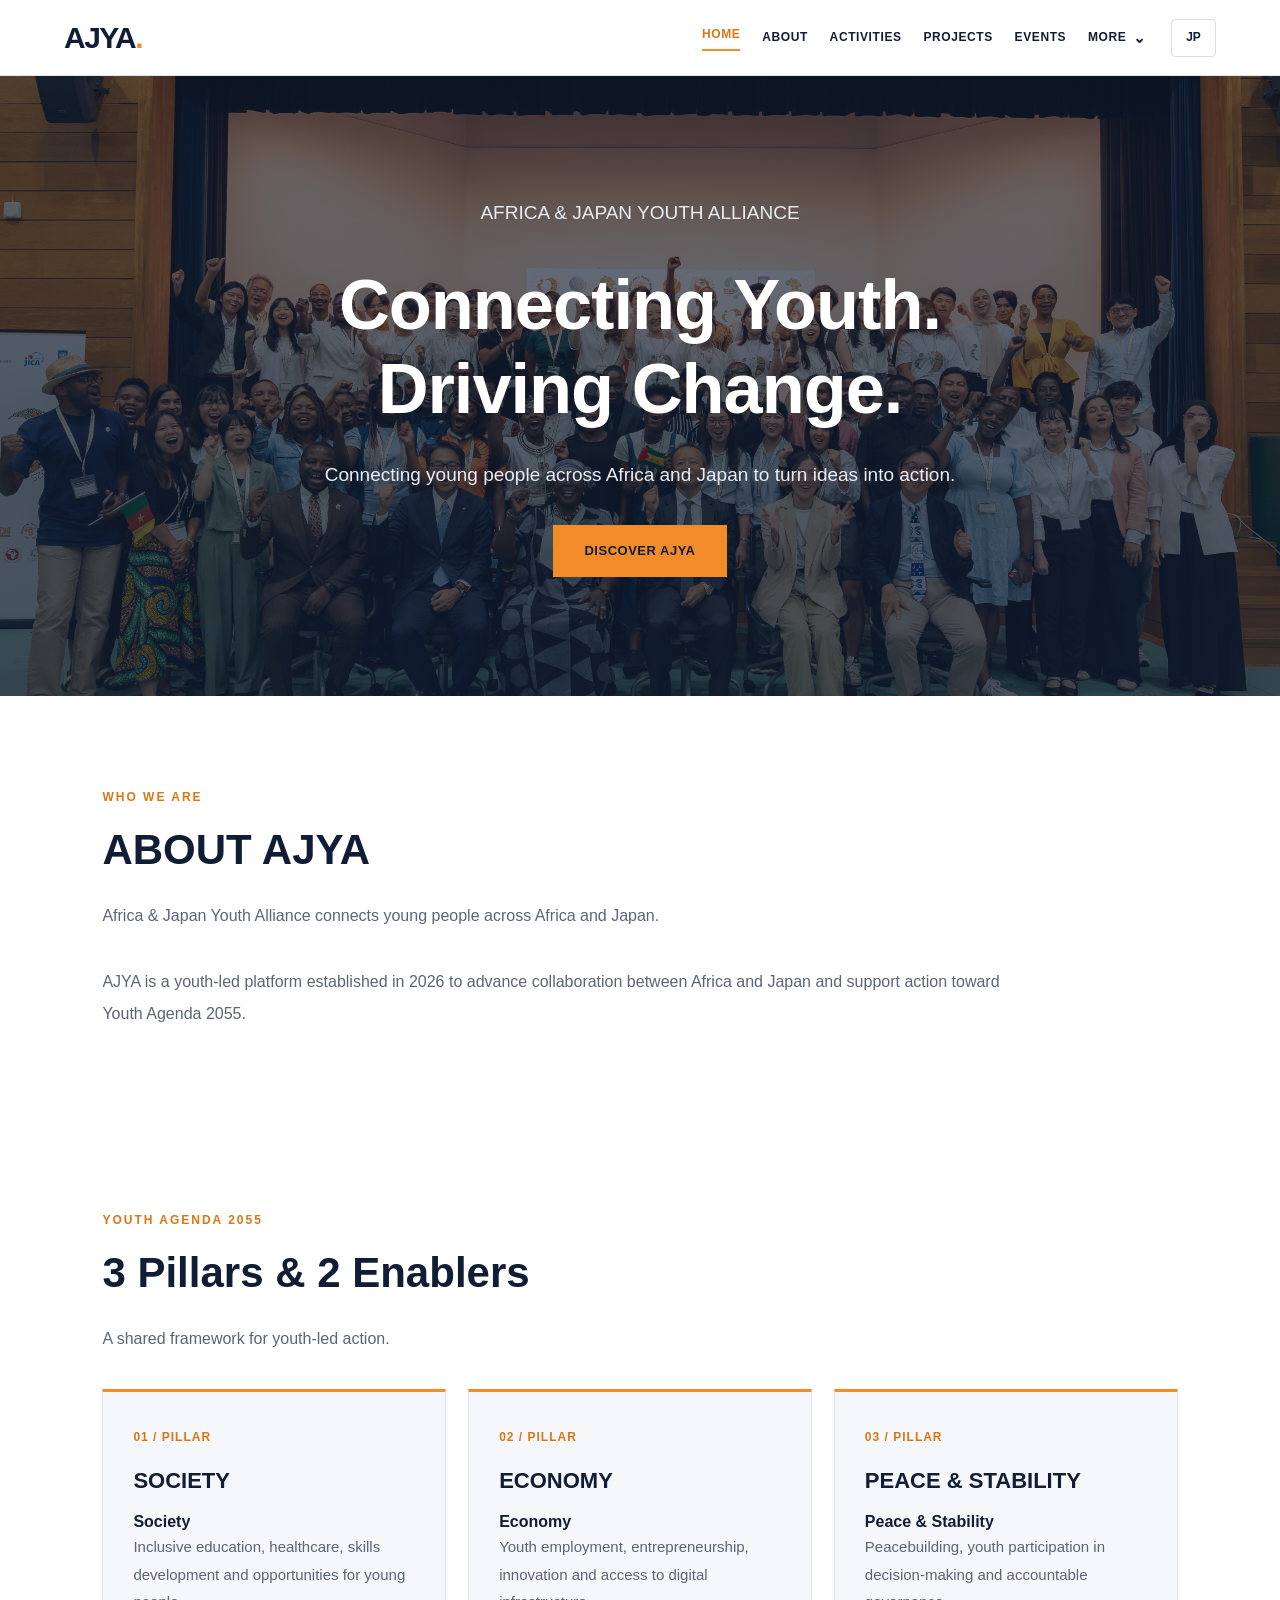
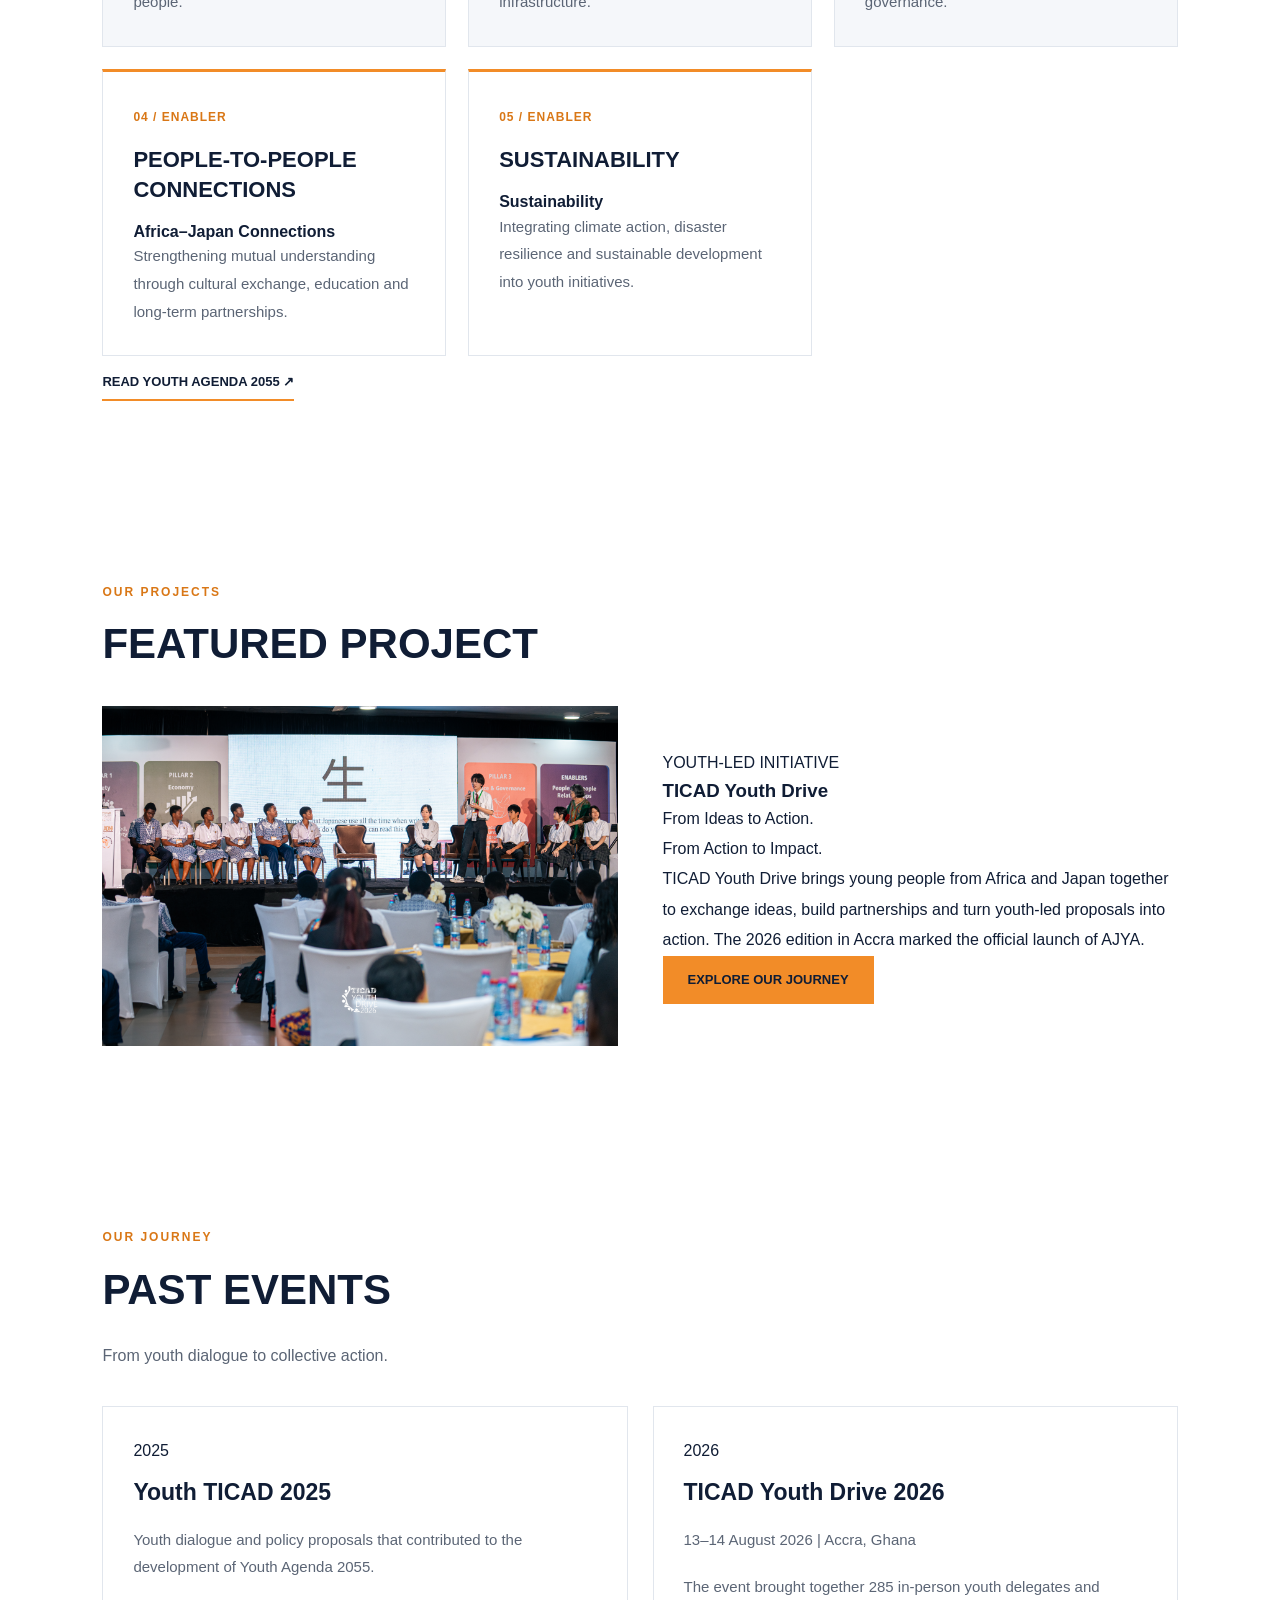
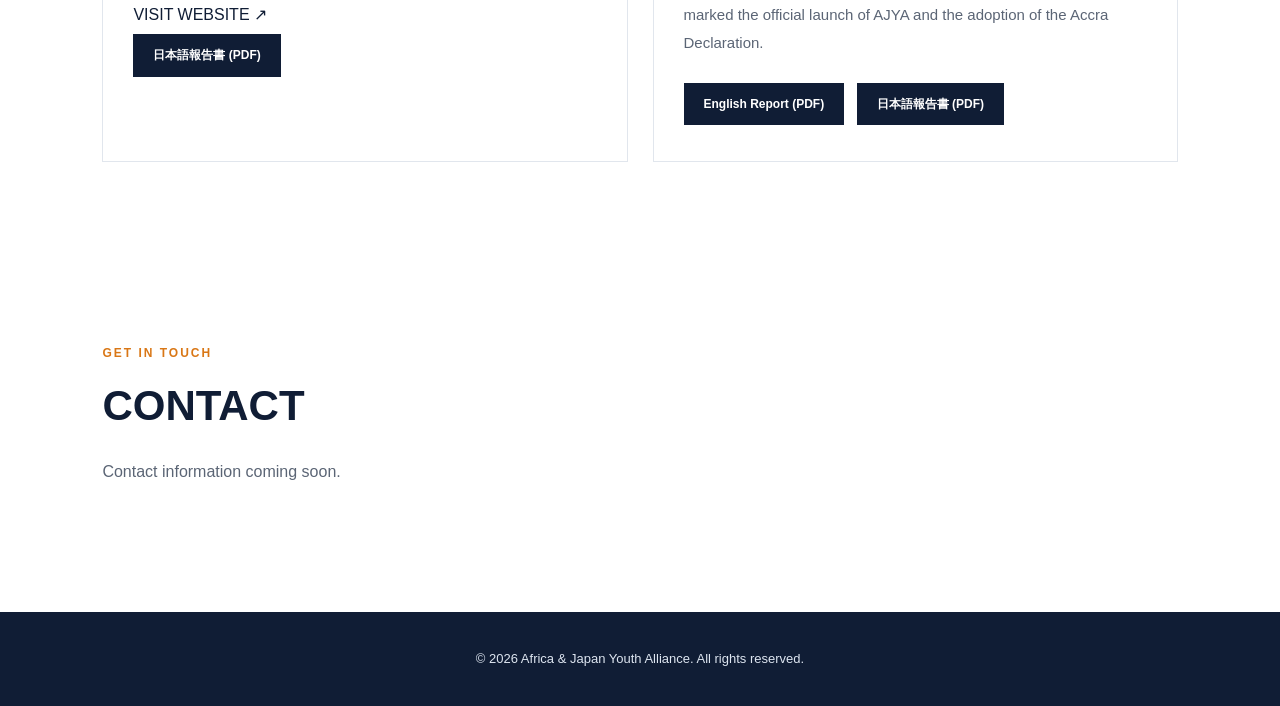
==== index.html @ 5da4e1aa "Add files via upload" ====
<!DOCTYPE html>
<html lang="en">

<head>
  <meta charset="UTF-8">
  <meta name="viewport"
        content="width=device-width, initial-scale=1.0">

  <meta name="description"
        content="Africa & Japan Youth Alliance (AJYA) connects young people across Africa and Japan to turn ideas into action.">

  <title>Africa & Japan Youth Alliance | AJYA</title>

  <link rel="stylesheet" href="style.css">
  <script src="script.js" defer></script>
</head>

<body>

  <!-- =====================================
       HEADER
  ====================================== -->

  <header class="header">
    <a href="index.html#home" class="logo">
      AJYA<span>.</span>
    </a>
  </header>
  <main>

    <!-- =====================================
         HERO
    ====================================== -->

    <section class="hero" id="home">

      <div class="hero-content">

        <p class="subtitle">
          AFRICA & JAPAN YOUTH ALLIANCE
        </p>

        <h1 id="heroTitle">
          Connecting Youth.<br>
          Driving Change.
        </h1>

        <p id="heroDescription">
          Connecting young people across Africa
          and Japan to turn ideas into action.
        </p>

      <a href="about.html" class="btn">
        DISCOVER AJYA
      </a>

      </div>

    </section>

    <!-- =====================================
         ABOUT AJYA
    ====================================== -->

    <section class="section" id="about">

      <div class="section-heading">

        <p class="section-label">
          WHO WE ARE
        </p>

        <h2>ABOUT AJYA</h2>

        <p>
          Africa & Japan Youth Alliance connects
          young people across Africa and Japan.
        </p>

      </div>

      <p data-en="AJYA is a youth-led platform established in 2026 to advance collaboration between Africa and Japan and support action toward Youth Agenda 2055."
         data-ja="AJYA（日アフリカユース連合）は、アフリカと日本の若者の協働を促進し、Youth Agenda 2055の実現に向けた行動を支えるため、2026年に発足した若者主体の組織です。">
        AJYA is a youth-led platform established
        in 2026 to advance collaboration between
        Africa and Japan and support action toward
        Youth Agenda 2055.
      </p>

    </section>

    <!-- =====================================
         YOUTH AGENDA 2055
    ====================================== -->

    <section class="section" id="activities">

      <div class="section-heading">

        <p class="section-label">
          YOUTH AGENDA 2055
        </p>

        <h2>3 Pillars &amp; 2 Enablers</h2>

        <p id="activitiesDescription">
          A shared framework for youth-led action.
        </p>

      </div>

      <div class="agenda-grid">

        <!-- PILLAR 1: SOCIETY -->

        <article class="agenda-card pillar">

          <span class="agenda-number">
            01 / PILLAR
          </span>

          <h3>SOCIETY</h3>

          <h4 data-en="Society"
              data-ja="社会">
            Society
          </h4>

          <p
            data-en="Inclusive education, healthcare, skills development and opportunities for young people."
            data-ja="誰もが利用できる教育・医療制度、スキル開発、若者の成長機会を推進します。">
            Inclusive education, healthcare,
            skills development and opportunities
            for young people.
          </p>

        </article>

        <!-- PILLAR 2: ECONOMY -->

        <article class="agenda-card pillar">

          <span class="agenda-number">
            02 / PILLAR
          </span>

          <h3>ECONOMY</h3>

          <h4 data-en="Economy"
              data-ja="経済">
            Economy
          </h4>

          <p
            data-en="Youth employment, entrepreneurship, innovation and access to digital infrastructure."
            data-ja="若者の雇用、起業、イノベーション、デジタルインフラへのアクセスを促進します。">
            Youth employment, entrepreneurship,
            innovation and access to digital
            infrastructure.
          </p>

        </article>

        <!-- PILLAR 3: PEACE & STABILITY -->

        <article class="agenda-card pillar">

          <span class="agenda-number">
            03 / PILLAR
          </span>

          <h3>PEACE &amp; STABILITY</h3>

          <h4
            data-en="Peace & Stability"
            data-ja="平和と安定">
            Peace &amp; Stability
          </h4>

          <p
            data-en="Peacebuilding, youth participation in decision-making and accountable governance."
            data-ja="平和構築、意思決定への若者の参画、透明性と説明責任のあるガバナンスを推進します。">
            Peacebuilding, youth participation
            in decision-making and accountable
            governance.
          </p>

        </article>

        <!-- ENABLER 1: CONNECTIONS -->

        <article class="agenda-card enabler">

          <span class="agenda-number">
            04 / ENABLER
          </span>

          <h3>
            PEOPLE-TO-PEOPLE CONNECTIONS
          </h3>

          <h4
            data-en="Africa–Japan Connections"
            data-ja="日本とアフリカ間の人と人とのつながり">
            Africa–Japan Connections
          </h4>

          <p
            data-en="Strengthening mutual understanding through cultural exchange, education and long-term partnerships."
            data-ja="文化交流、教育、長期的なパートナーシップを通じて相互理解を深めます。">
            Strengthening mutual understanding
            through cultural exchange, education
            and long-term partnerships.
          </p>

        </article>

        <!-- ENABLER 2: SUSTAINABILITY -->

        <article class="agenda-card enabler">

          <span class="agenda-number">
            05 / ENABLER
          </span>

          <h3>SUSTAINABILITY</h3>

          <h4
            data-en="Sustainability"
            data-ja="持続可能性">
            Sustainability
          </h4>

          <p
            data-en="Integrating climate action, disaster resilience and sustainable development into youth initiatives."
            data-ja="気候変動対策、防災、持続可能な開発を若者の取り組みに組み込みます。">
            Integrating climate action,
            disaster resilience and sustainable
            development into youth initiatives.
          </p>

        </article>

      </div>

      <a
        class="agenda-link"
        href="https://www.youthticad2025.org/youthagenda2055-ja.pdf"
        target="_blank"
        rel="noopener noreferrer"
        data-en="READ YOUTH AGENDA 2055 ↗"
        data-ja="Youth Agenda 2055を読む ↗">
        READ YOUTH AGENDA 2055 ↗
      </a>

    </section>

    <!-- =====================================
         FEATURED PROJECT
    ====================================== -->

    <section class="section" id="projects">

      <div class="section-heading">

        <p class="section-label">
          OUR PROJECTS
        </p>

        <h2>FEATURED PROJECT</h2>

      </div>

      <div class="featured-project">

        <div class="project-image">

          <img
            src="youth-drive.jpg"
            alt="TICAD Youth Drive participants"
            loading="lazy">

        </div>

        <div class="project-content">

          <p class="project-label">
            YOUTH-LED INITIATIVE
          </p>

          <h3>TICAD Youth Drive</h3>

          <p class="project-slogan">
            From Ideas to Action.<br>
            From Action to Impact.
          </p>

          <p
            class="project-description"
            data-en="TICAD Youth Drive brings young people from Africa and Japan together to exchange ideas, build partnerships and turn youth-led proposals into action. The 2026 edition in Accra marked the official launch of AJYA."
            data-ja="TICAD Youth Driveは、アフリカと日本の若者がアイデアを共有し、パートナーシップを築き、提案を具体的な行動につなげる取り組みです。2026年のアクラ開催ではAJYAが正式に発足しました。">
            TICAD Youth Drive brings young people
            from Africa and Japan together to exchange
            ideas, build partnerships and turn
            youth-led proposals into action.
            The 2026 edition in Accra marked
            the official launch of AJYA.
          </p>

          <a
            href="events.html"
            class="project-button"
            data-en="EXPLORE OUR JOURNEY"
            data-ja="これまでの活動を見る">
            EXPLORE OUR JOURNEY
          </a>

        </div>

      </div>

    </section>

    <!-- =====================================
         PAST EVENTS & REPORTS
    ====================================== -->

    <section class="section" id="past-events">

      <div class="section-heading">

        <p class="section-label">
          OUR JOURNEY
        </p>

        <h2
          data-en="PAST EVENTS"
          data-ja="これまでの活動">
          PAST EVENTS
        </h2>

        <p
          data-en="From youth dialogue to collective action."
          data-ja="若者の対話から、具体的な行動へ。">
          From youth dialogue to collective action.
        </p>

      </div>

      <div class="events-grid">

        <!-- YOUTH TICAD 2025 -->

        <article class="event-card">

          <span class="event-year">
            2025
          </span>

          <h3>Youth TICAD 2025</h3>

          <p
            data-en="Youth dialogue and policy proposals that contributed to the development of Youth Agenda 2055."
            data-ja="Youth Agenda 2055の策定につながる若者の対話と政策提言。">
            Youth dialogue and policy proposals
            that contributed to the development
            of Youth Agenda 2055.
          </p>

          <a
            href="https://www.youthticad2025.org/"
            target="_blank"
            rel="noopener noreferrer"
            class="event-link"
            data-en="VISIT WEBSITE ↗"
            data-ja="公式サイトを見る ↗">
            VISIT WEBSITE ↗
          </a>

          <div class="report-links">

            <a
              href="reports/youth-drive-2025-ja.pdf"
              target="_blank"
              rel="noopener noreferrer"
              class="report-button report-button-light">
              日本語報告書 (PDF)
            </a>

          </div>

        </article>

        <!-- TICAD YOUTH DRIVE 2026 -->

        <article class="event-card">

          <span class="event-year">
            2026
          </span>

          <h3>TICAD Youth Drive 2026</h3>

          <p class="event-date">
            13–14 August 2026 | Accra, Ghana
          </p>

          <p
            data-en="The event brought together 285 in-person youth delegates and marked the official launch of AJYA and the adoption of the Accra Declaration."
            data-ja="285名の若者が現地参加し、AJYAの正式発足とアクラ宣言の採択が行われました。">
            The event brought together 285 in-person
            youth delegates and marked the official
            launch of AJYA and the adoption of
            the Accra Declaration.
          </p>

          <div class="report-links">

            <a
              href="reports/youth-drive-2026-en.pdf"
              target="_blank"
              rel="noopener noreferrer"
              class="report-button">
              English Report (PDF)
            </a>

            <a
              href="reports/youth-drive-2026-ja.pdf"
              target="_blank"
              rel="noopener noreferrer"
              class="report-button report-button-light">
              日本語報告書 (PDF)
            </a>

          </div>

        </article>

      </div>

    </section>

    <!-- =====================================
         CONTACT
    ====================================== -->

    <section class="section" id="contact">

      <div class="section-heading">

        <p class="section-label">
          GET IN TOUCH
        </p>

        <h2>CONTACT</h2>

        <p>
          Contact information coming soon.
        </p>

      </div>

    </section>

  </main>

  <!-- =====================================
       FOOTER
  ====================================== -->

  <footer>

    <p>
      &copy; 2026 Africa &amp; Japan Youth Alliance.
      All rights reserved.
    </p>

  </footer>

</body>
</html>
---- style.css ----
/* ==========================================
   AJYA OFFICIAL WEBSITE
   COMPLETE STYLESHEET
   STEP 17
========================================== */

/* ==========================================
   1. DESIGN VARIABLES
========================================== */

:root {
  --navy: #101D35;
  --navy-light: #1D3152;
  --orange: #F28C28;
  --orange-dark: #D97716;
  --white: #FFFFFF;
  --background: #F5F7FA;
  --border: #E1E6ED;
  --text: #101D35;
  --muted: #5B6575;
  --shadow: 0 10px 25px rgba(16, 29, 53, 0.08);
}

/* ==========================================
   2. RESET & GLOBAL
========================================== */

* {
  margin: 0;
  padding: 0;
  box-sizing: border-box;
}

html {
  scroll-behavior: smooth;
  scroll-padding-top: 90px;
}

body {
  font-family:
    Arial,
    "Noto Sans JP",
    "Hiragino Kaku Gothic ProN",
    "Yu Gothic",
    sans-serif;
  color: var(--text);
  background: var(--white);
  line-height: 1.7;
  overflow-x: hidden;
}

img {
  display: block;
  max-width: 100%;
  height: auto;
}

a {
  color: inherit;
  text-decoration: none;
}

button {
  font: inherit;
}

button,
a,
summary {
  -webkit-tap-highlight-color: transparent;
}

button:focus-visible,
a:focus-visible,
summary:focus-visible {
  outline: 3px solid var(--orange);
  outline-offset: 4px;
}

h1,
h2,
h3,
h4 {
  line-height: 1.35;
  font-weight: 700;
}

p {
  line-height: 1.9;
}

[hidden] {
  display: none !important;
}

/* ==========================================
   3. HEADER - COMMON
========================================== */

.header,
.header.ajya-header {
  position: relative;
  z-index: 1000;
  display: flex;
  align-items: center;
  justify-content: space-between;
  gap: 24px;
  min-height: 76px;
  padding: 16px 5%;
  background: var(--white);
  color: var(--navy);
  border-bottom: 1px solid var(--border);
}

.logo {
  display: inline-block;
  flex-shrink: 0;
  color: var(--navy);
  font-size: 30px;
  font-weight: 900;
  letter-spacing: -1.5px;
  line-height: 1;
}

.logo span {
  color: var(--orange);
}

/* Desktop navigation */

.ajya-desktop-nav {
  display: flex;
  align-items: center;
  justify-content: center;
  gap: clamp(12px, 1.7vw, 28px);
  margin-left: auto;
}

.ajya-desktop-nav > a,
.ajya-more > summary {
  color: var(--navy);
  font-size: 12px;
  font-weight: 700;
  letter-spacing: 0.6px;
  white-space: nowrap;
  cursor: pointer;
  transition: color 0.2s ease;
}

.ajya-desktop-nav > a:hover,
.ajya-more > summary:hover {
  color: var(--orange-dark);
}

.ajya-desktop-nav > a[aria-current="page"] {
  color: var(--orange-dark);
  border-bottom: 2px solid var(--orange);
  padding-bottom: 5px;
}

/* Header controls */

.ajya-header-controls {
  display: flex;
  align-items: center;
  gap: 12px;
  flex-shrink: 0;
}

.ajya-header .ajya-language-btn {
  display: inline-flex;
  align-items: center;
  justify-content: center;
  min-width: 45px;
  min-height: 38px;
  padding: 6px 10px;
  border: 1px solid #D8DEE7;
  border-radius: 4px;
  background: var(--white);
  color: var(--navy);
  font-size: 12px;
  font-weight: 700;
  cursor: pointer;
}

.ajya-language-btn:hover {
  border-color: var(--orange);
}

/* ==========================================
   4. MORE DROPDOWN
========================================== */

.ajya-more {
  position: relative;
}

.ajya-more > summary {
  display: flex;
  align-items: center;
  gap: 7px;
  list-style: none;
}

.ajya-more > summary::-webkit-details-marker {
  display: none;
}

.ajya-more > summary::after {
  content: "⌄";
  font-size: 15px;
  line-height: 1;
}

.ajya-more[open] > summary,
.ajya-more-active > summary {
  color: var(--orange-dark);
}

.ajya-more-links {
  position: absolute;
  top: calc(100% + 20px);
  right: 0;
  width: 190px;
  padding: 8px;
  background: var(--white);
  border: 1px solid var(--border);
  box-shadow: 0 12px 28px rgba(16, 29, 53, 0.12);
  z-index: 1100;
}

.ajya-more-links a {
  display: block;
  padding: 12px;
  color: var(--navy);
  font-size: 13px;
  font-weight: 600;
}

.ajya-more-links a:hover,
.ajya-more-links a[aria-current="page"] {
  background: #FFF1E3;
  color: #B85F0B;
}

/* ==========================================
   5. MOBILE NAVIGATION
========================================== */

.ajya-header .ajya-menu-btn {
  display: none;
  align-items: center;
  justify-content: center;
  width: 42px;
  height: 42px;
  padding: 0;
  background: transparent;
  border: 1px solid #D8DEE7;
  border-radius: 4px;
  color: var(--navy);
  font-size: 23px;
  cursor: pointer;
}

.ajya-mobile-nav {
  display: none;
}

.ajya-mobile-nav[hidden] {
  display: none !important;
}

/* ==========================================
   6. HOME HERO
========================================== */

.hero {
  position: relative;
  display: flex;
  align-items: center;
  justify-content: center;
  min-height: 620px;
  padding: 110px 8%;
  color: var(--white);
  text-align: center;
  background:
    linear-gradient(
      rgba(16, 29, 53, 0.62),
      rgba(16, 29, 53, 0.72)
    ),
    url("hero.jpg") center / cover no-repeat;
}

.hero-content {
  position: relative;
  z-index: 1;
  max-width: 900px;
  margin: 0 auto;
}

.hero h1,
.hero-title {
  color: var(--white);
  font-size: clamp(38px, 5.5vw, 72px);
  line-height: 1.2;
  letter-spacing: -1px;
  margin-bottom: 25px;
}

.hero p {
  max-width: 720px;
  margin: 0 auto 32px;
  color: #E8EDF5;
  font-size: clamp(15px, 1.7vw, 19px);
}

/* ==========================================
   7. BUTTONS & LINKS
========================================== */

.btn {
  display: inline-block;
  padding: 14px 30px;
  background: var(--orange);
  color: var(--navy);
  border: 1px solid var(--orange);
  font-size: 13px;
  font-weight: 700;
  letter-spacing: 0.5px;
  text-align: center;
  transition:
    background 0.2s ease,
    transform 0.2s ease;
}

.btn:hover {
  background: #FFA94D;
  transform: translateY(-2px);
}

.btn-outline {
  display: inline-block;
  padding: 13px 28px;
  background: transparent;
  color: var(--navy);
  border: 1px solid var(--navy);
  font-size: 13px;
  font-weight: 700;
}

.btn-outline:hover {
  background: var(--navy);
  color: var(--white);
}

.agenda-link,
.news-readmore {
  display: inline-block;
  width: fit-content;
  margin-top: 15px;
  padding-bottom: 5px;
  border-bottom: 2px solid var(--orange);
  color: var(--navy);
  font-size: 13px;
  font-weight: 700;
  transition: color 0.2s ease;
}

.agenda-link:hover,
.news-readmore:hover {
  color: var(--orange-dark);
}

/* ==========================================
   8. COMMON SECTIONS
========================================== */

.section {
  padding: 90px 8%;
}

.section:nth-of-type(even) {
  /* Section backgrounds are controlled
     individually by page classes. */
}

.section-heading {
  max-width: 850px;
  margin-bottom: 35px;
}

.section-label {
  margin-bottom: 15px;
  color: var(--orange-dark);
  font-size: 12px;
  font-weight: 700;
  letter-spacing: 2px;
  text-transform: uppercase;
}

.section h2 {
  margin-bottom: 24px;
  color: var(--navy);
  font-size: clamp(28px, 3.5vw, 42px);
  line-height: 1.25;
}

.section > p:not(.section-label),
.section-heading > p:not(.section-label) {
  max-width: 900px;
  color: var(--muted);
  font-size: 16px;
  line-height: 1.95;
}

.section h3 {
  color: var(--navy);
}

.agenda-number {
  display: inline-block;
  color: var(--orange-dark);
  font-size: 12px;
  font-weight: 700;
  letter-spacing: 1px;
}

/* ==========================================
   9. YOUTH AGENDA 2055
========================================== */

.agenda-grid {
  display: grid;
  grid-template-columns: repeat(3, minmax(0, 1fr));
  gap: 22px;
  margin-top: 35px;
}

.agenda-card {
  min-width: 0;
  padding: 30px;
  background: var(--white);
  border: 1px solid var(--border);
  transition: transform 0.25s ease;
}

.agenda-card:hover {
  transform: translateY(-4px);
}

.agenda-card h3 {
  margin: 16px 0;
  font-size: 22px;
}

.agenda-card p {
  color: var(--muted);
  font-size: 15px;
  line-height: 1.85;
}

.agenda-card.enabler {
  border-top: 3px solid var(--orange);
}

.agenda-enablers {
  display: grid;
  grid-template-columns: repeat(2, minmax(0, 1fr));
  gap: 22px;
  margin-top: 22px;
}

.agenda-enablers .agenda-card {
  background: #FFF9F2;
}

/* Legacy pillar styles */

.pillar-container {
  display: grid;
  grid-template-columns: repeat(3, minmax(0, 1fr));
  gap: 22px;
  margin-top: 35px;
}

.pillar {
  padding: 30px;
  background: var(--background);
  border-top: 3px solid var(--orange);
}

/* ==========================================
   10. FEATURED PROJECT - HOME
========================================== */

.featured-project {
  display: grid;
  grid-template-columns: repeat(2, minmax(0, 1fr));
  align-items: center;
  gap: 45px;
  margin-top: 35px;
}

.featured-project-image {
  width: 100%;
  min-height: 340px;
  background:
    url("youth-drive.jpg") center / cover no-repeat;
}

.featured-project img,
.project-image {
  width: 100%;
  height: 340px;
  object-fit: cover;
}

.featured-project-content h3 {
  margin-bottom: 20px;
  font-size: 30px;
}

.featured-project-content p {
  margin-bottom: 22px;
  color: var(--muted);
  font-size: 15px;
  line-height: 1.9;
}

.project-button {
  display: inline-block;
  padding: 13px 25px;
  background: var(--orange);
  color: var(--navy);
  font-size: 13px;
  font-weight: 700;
}

.project-button:hover {
  background: #FFA94D;
}

/* ==========================================
   11. HOME EVENT CARDS
========================================== */

.events-grid {
  display: grid;
  grid-template-columns: repeat(2, minmax(0, 1fr));
  gap: 25px;
  margin-top: 35px;
}

.event-card {
  display: flex;
  flex-direction: column;
  align-items: flex-start;
  min-width: 0;
  padding: 30px;
  background: var(--white);
  border: 1px solid var(--border);
}

.event-card h3 {
  margin: 12px 0 18px;
  font-size: 23px;
}

.event-card p {
  margin-bottom: 20px;
  color: var(--muted);
  font-size: 15px;
  line-height: 1.85;
}

.report-button {
  display: inline-block;
  padding: 11px 20px;
  margin: 6px 8px 6px 0;
  background: var(--navy);
  color: var(--white);
  font-size: 12px;
  font-weight: 700;
  transition: background 0.2s ease;
}

.report-button:hover {
  background: var(--navy-light);
}

/* ==========================================
   12. ABOUT PAGE
========================================== */

.about-page-hero {
  padding: 95px 8%;
  background: var(--navy);
  color: var(--white);
  text-align: center;
}

.about-page-hero .subtitle {
  margin-bottom: 18px;
  color: var(--orange);
  font-size: 12px;
  font-weight: 700;
  letter-spacing: 2px;
}

.about-page-hero h1 {
  margin-bottom: 20px;
  color: var(--white);
  font-size: clamp(34px, 5vw, 58px);
  letter-spacing: -0.5px;
}

.about-page-hero > p:not(.subtitle) {
  max-width: 780px;
  margin: 0 auto;
  color: #DDE5F0;
  font-size: 16px;
  line-height: 1.9;
}

.about-values {
  background: var(--background);
}

.about-values-grid {
  display: grid;
  grid-template-columns: repeat(2, minmax(0, 1fr));
  gap: 25px;
  margin-top: 35px;
}

.about-value-card {
  padding: 35px;
  background: var(--white);
  border: 1px solid var(--border);
  border-top: 3px solid var(--orange);
}

.about-value-card h3 {
  margin-bottom: 18px;
  font-size: 25px;
}

.about-value-card p {
  color: var(--muted);
  font-size: 15px;
  line-height: 1.9;
}

/* ==========================================
   13. ACTIVITIES PAGE
========================================== */

.activities-section {
  background: var(--background);
}

.activity-grid {
  display: grid;
  grid-template-columns: repeat(3, minmax(0, 1fr));
  gap: 22px;
  margin-top: 35px;
}

.activity-card {
  min-width: 0;
  padding: 30px;
  background: var(--white);
  border: 1px solid var(--border);
}

.activity-card h3 {
  margin: 18px 0;
  font-size: 23px;
}

.activity-card p {
  color: var(--muted);
  font-size: 15px;
  line-height: 1.9;
}

/* ==========================================
   14. PROJECTS PAGE
========================================== */

.projects-process-section {
  background: var(--background);
}

.project-steps {
  display: grid;
  grid-template-columns: repeat(3, minmax(0, 1fr));
  gap: 22px;
  margin-top: 35px;
}

.project-step {
  min-width: 0;
  padding: 32px;
  background: var(--white);
  border: 1px solid var(--border);
  transition: transform 0.25s ease;
}

.project-step:hover {
  transform: translateY(-4px);
}

.project-step h3 {
  margin: 20px 0;
  font-size: 23px;
}

.project-step p {
  color: var(--muted);
  font-size: 15px;
  line-height: 1.9;
}

.project-placeholder {
  margin-top: 35px;
  padding: 65px 30px;
  background: var(--background);
  border: 1px dashed #BAC5D2;
  text-align: center;
}

.project-placeholder-icon {
  display: inline-flex;
  align-items: center;
  justify-content: center;
  width: 60px;
  height: 60px;
  margin-bottom: 25px;
  border-radius: 50%;
  background: var(--navy);
  color: var(--orange);
  font-size: 36px;
}

.project-placeholder h3 {
  margin-bottom: 15px;
  font-size: 26px;
}

.project-placeholder p {
  max-width: 600px;
  margin: 0 auto;
  color: var(--muted);
  font-size: 15px;
  line-height: 1.9;
}

/* ==========================================
   15. EVENTS PAGE
========================================== */

.events-page-section {
  background: var(--background);
}

.events-page-grid {
  display: grid;
  grid-template-columns: repeat(2, minmax(0, 1fr));
  gap: 25px;
  margin-top: 35px;
}

.events-page-card {
  display: flex;
  flex-direction: column;
  align-items: flex-start;
  min-width: 0;
  padding: 35px;
  background: var(--white);
  border: 1px solid var(--border);
}

.events-page-card h3 {
  margin: 15px 0;
  font-size: 26px;
  line-height: 1.4;
}

.events-page-card > p {
  margin-bottom: 20px;
  color: var(--muted);
  font-size: 15px;
  line-height: 1.9;
}

.event-highlights {
  width: 100%;
  padding: 22px;
  margin: 12px 0 28px;
  background: var(--background);
  border-left: 3px solid var(--orange);
}

.event-highlights h4 {
  margin-bottom: 10px;
  font-size: 15px;
}

.event-highlights p {
  font-size: 14px;
  line-height: 1.8;
}

.event-actions {
  display: flex;
  flex-wrap: wrap;
  gap: 12px;
  margin-top: auto;
}

/* ==========================================
   16. NEWS PAGE
========================================== */

.news-section {
  background: var(--background);
}

.news-grid {
  display: grid;
  grid-template-columns: repeat(2, minmax(0, 1fr));
  gap: 24px;
  margin-top: 35px;
}

.news-card {
  display: flex;
  flex-direction: column;
  align-items: flex-start;
  min-width: 0;
  padding: 35px;
  background: var(--white);
  border: 1px solid var(--border);
  transition:
    transform 0.25s ease,
    box-shadow 0.25s ease;
}

.news-card:hover {
  transform: translateY(-4px);
  box-shadow: var(--shadow);
}

.news-meta {
  display: flex;
  flex-wrap: wrap;
  align-items: center;
  gap: 12px;
  margin-bottom: 20px;
}

.news-date {
  color: var(--muted);
  font-size: 12px;
  font-weight: 700;
  letter-spacing: 0.5px;
}

.news-category {
  padding: 5px 10px;
  background: #FFF1E3;
  color: #B85F0B;
  font-size: 11px;
  font-weight: 700;
  letter-spacing: 0.5px;
}

.news-card h3 {
  margin-bottom: 18px;
  font-size: 23px;
  line-height: 1.45;
}

.news-card p {
  margin-bottom: 25px;
  color: var(--muted);
  font-size: 15px;
  line-height: 1.9;
}

.news-card .news-readmore {
  margin-top: auto;
}

/* ==========================================
   17. PARTNERS PAGE
========================================== */

.partners-directory,
.partners-contact-section {
  background: var(--background);
}

.partners-placeholder {
  margin-top: 35px;
  padding: 60px 30px;
  background: var(--white);
  border: 1px dashed #BAC5D2;
  text-align: center;
}

.partners-placeholder-symbol {
  display: flex;
  align-items: center;
  justify-content: center;
  width: 60px;
  height: 60px;
  margin: 0 auto 22px;
  border-radius: 50%;
  background: var(--navy);
  color: var(--orange);
  font-size: 36px;
}

.partners-placeholder h3 {
  margin-bottom: 15px;
  font-size: 24px;
}

.partners-placeholder p {
  max-width: 600px;
  margin: 0 auto;
  color: var(--muted);
  font-size: 15px;
  line-height: 1.9;
}

.partner-types-grid {
  display: grid;
  grid-template-columns: repeat(3, minmax(0, 1fr));
  gap: 22px;
  margin-top: 35px;
}

.partner-type-card {
  min-width: 0;
  padding: 30px;
  background: var(--white);
  border: 1px solid var(--border);
}

.partner-type-card h3 {
  margin: 18px 0;
  font-size: 21px;
  line-height: 1.4;
}

.partner-type-card p {
  color: var(--muted);
  font-size: 15px;
  line-height: 1.9;
}

/* ==========================================
   18. CONTACT PAGE
========================================== */

.contact-categories-section {
  background: var(--background);
}

.contact-category-grid {
  display: grid;
  grid-template-columns: repeat(3, minmax(0, 1fr));
  gap: 22px;
  margin-top: 35px;
}

.contact-category-card {
  min-width: 0;
  padding: 30px;
  background: var(--white);
  border: 1px solid var(--border);
}

.contact-category-card h3 {
  margin: 18px 0;
  font-size: 21px;
  line-height: 1.4;
}

.contact-category-card p {
  color: var(--muted);
  font-size: 15px;
  line-height: 1.9;
}

.contact-information-box {
  margin-top: 30px;
  padding: 40px;
  background: var(--background);
  border-left: 4px solid var(--orange);
}

.contact-information-box h3 {
  margin-bottom: 15px;
  font-size: 22px;
}

.contact-information-box p {
  color: var(--muted);
  font-size: 15px;
  line-height: 1.9;
}

.contact-related-links {
  display: flex;
  flex-wrap: wrap;
  gap: 25px;
  margin-top: 25px;
}

/* ==========================================
   19. FOOTER
========================================== */

footer,
.footer {
  padding: 35px 8%;
  background: var(--navy);
  color: #DDE5F0;
  text-align: center;
}

footer p,
.footer p {
  font-size: 13px;
  line-height: 1.8;
}

/* ==========================================
   20. TABLET
========================================== */

@media (max-width: 1100px) {

  .ajya-desktop-nav {
    display: none;
  }

  .ajya-header .ajya-menu-btn {
    display: inline-flex;
  }

  .ajya-mobile-nav:not([hidden]) {
    position: absolute;
    top: 100%;
    left: 0;
    right: 0;
    z-index: 1200;
    display: flex;
    flex-direction: column;
    max-height: calc(100vh - 75px);
    overflow-y: auto;
    padding: 15px 5% 25px;
    background: var(--white);
    border-top: 1px solid var(--border);
    box-shadow: 0 12px 24px rgba(16, 29, 53, 0.1);
  }

  .ajya-mobile-nav a {
    display: block;
    padding: 14px 5px;
    color: var(--navy);
    border-bottom: 1px solid var(--border);
    font-size: 14px;
    font-weight: 700;
  }

  .ajya-mobile-nav a:hover,
  .ajya-mobile-nav a[aria-current="page"] {
    color: var(--orange-dark);
  }

  .agenda-grid,
  .activity-grid,
  .project-steps,
  .partner-types-grid,
  .contact-category-grid {
    grid-template-columns: repeat(2, minmax(0, 1fr));
  }

  .featured-project {
    gap: 30px;
  }

}

/* ==========================================
   21. MOBILE
========================================== */

@media (max-width: 768px) {

  html {
    scroll-padding-top: 75px;
  }

  .header,
  .header.ajya-header {
    min-height: 70px;
    padding: 14px 5%;
  }

  .logo {
    font-size: 27px;
  }

  .hero {
    min-height: 500px;
    padding: 85px 6%;
  }

  .hero h1,
  .hero-title {
    font-size: clamp(34px, 8vw, 48px);
  }

  .hero p {
    font-size: 15px;
  }

  .section {
    padding: 65px 6%;
  }

  .section h2 {
    font-size: 30px;
  }

  .about-page-hero {
    padding: 75px 6%;
  }

  .about-page-hero h1 {
    font-size: 36px;
  }

  .about-page-hero > p:not(.subtitle) {
    font-size: 15px;
  }

  .agenda-grid,
  .agenda-enablers,
  .pillar-container,
  .featured-project,
  .events-grid,
  .about-values-grid,
  .activity-grid,
  .project-steps,
  .events-page-grid,
  .news-grid,
  .partner-types-grid,
  .contact-category-grid {
    grid-template-columns: 1fr;
  }

  .agenda-card,
  .event-card,
  .about-value-card,
  .activity-card,
  .project-step,
  .events-page-card,
  .news-card,
  .partner-type-card,
  .contact-category-card {
    padding: 25px;
  }

  .featured-project-image {
    min-height: 260px;
  }

  .featured-project img,
  .project-image {
    height: 260px;
  }

  .featured-project-content h3 {
    font-size: 25px;
  }

  .events-page-card h3 {
    font-size: 23px;
  }

  .event-actions {
    flex-direction: column;
    align-items: flex-start;
  }

  .project-placeholder,
  .partners-placeholder {
    padding: 45px 20px;
  }

  .project-placeholder h3,
  .partners-placeholder h3 {
    font-size: 22px;
  }

  .contact-information-box {
    padding: 28px 22px;
  }

  .contact-related-links {
    flex-direction: column;
    align-items: flex-start;
    gap: 15px;
  }

  footer,
  .footer {
    padding: 30px 6%;
  }

}

/* ==========================================
   22. SMALL MOBILE
========================================== */

@media (max-width: 400px) {

  .hero h1,
  .hero-title {
    font-size: 32px;
  }

  .section h2 {
    font-size: 27px;
  }

  .about-page-hero h1 {
    font-size: 32px;
  }

  .ajya-header-controls {
    gap: 8px;
  }

  .ajya-header .ajya-language-btn {
    min-width: 40px;
  }

}

/* ==========================================
   23. REDUCED MOTION
========================================== */

@media (prefers-reduced-motion: reduce) {

  html {
    scroll-behavior: auto;
  }

  *,
  *::before,
  *::after {
    transition-duration: 0.01ms !important;
    animation-duration: 0.01ms !important;
  }

}

/* ==========================================
   END OF STYLESHEET
========================================== */
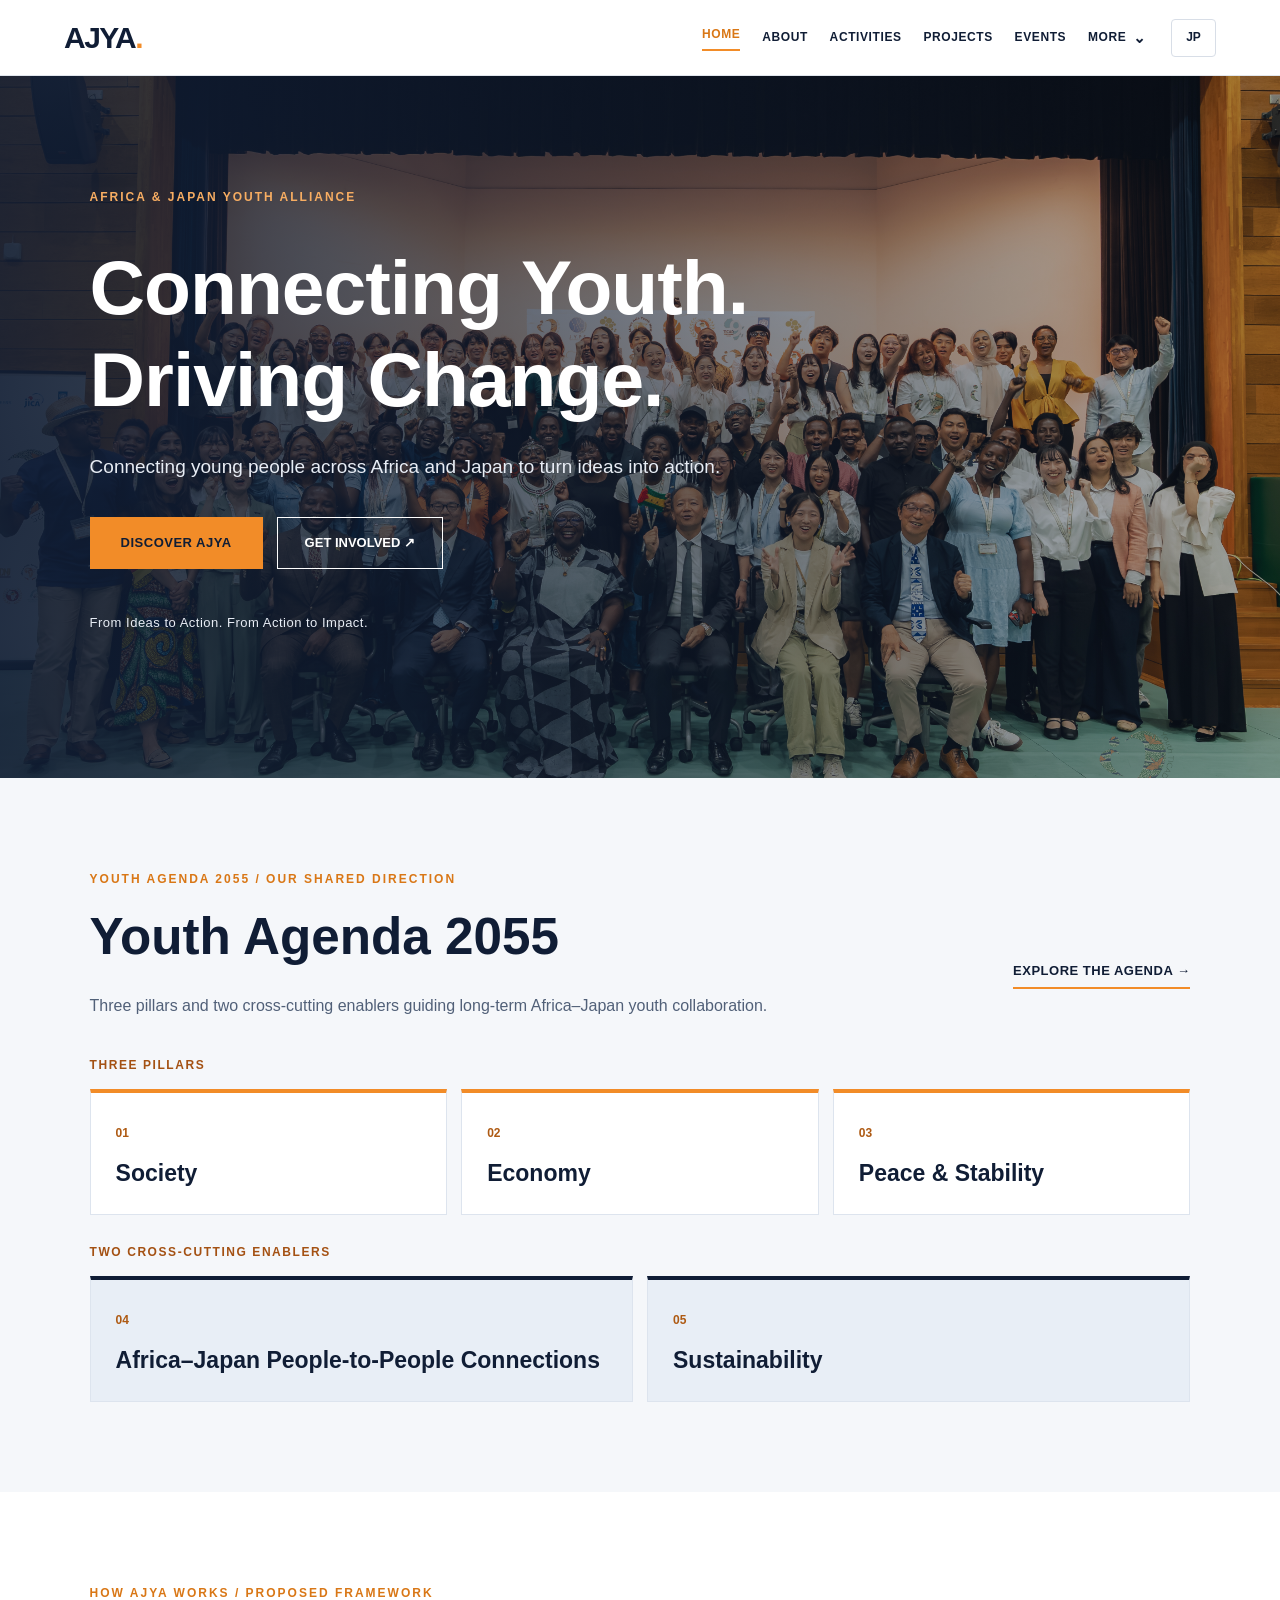
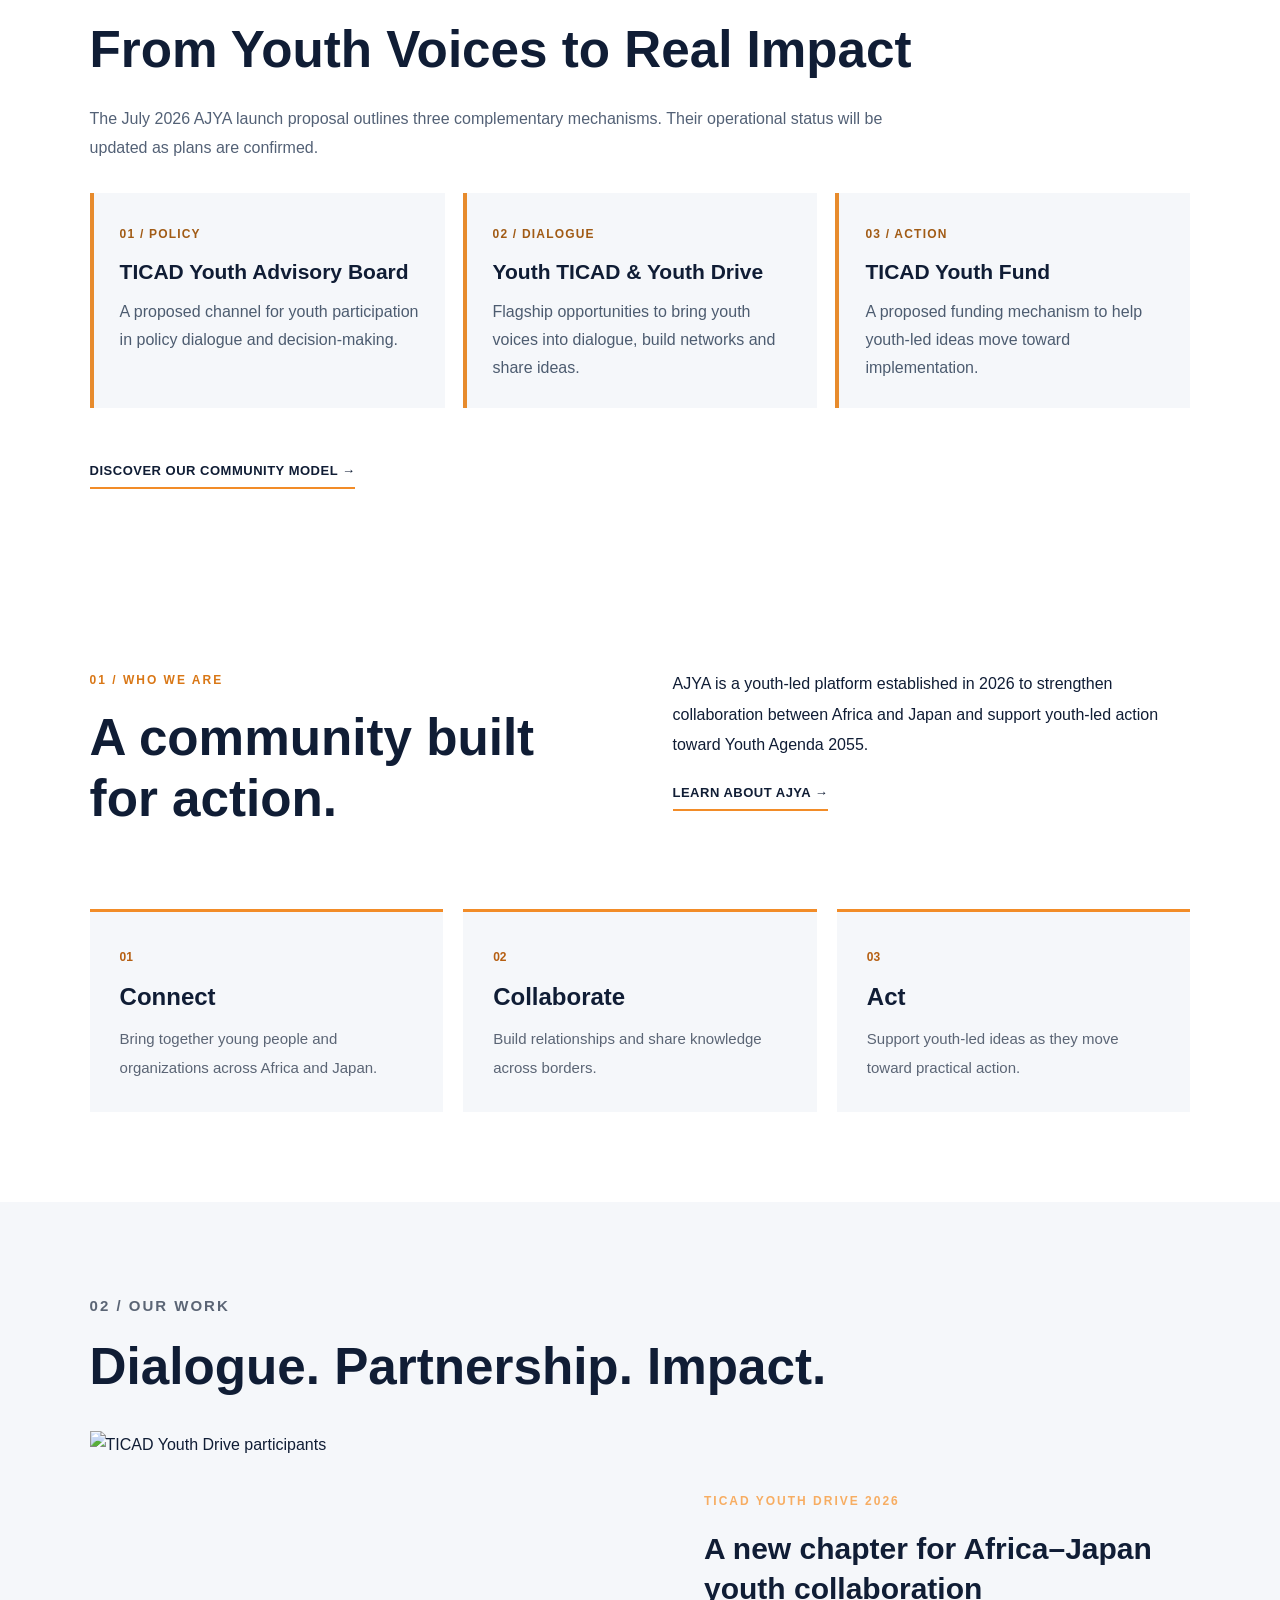
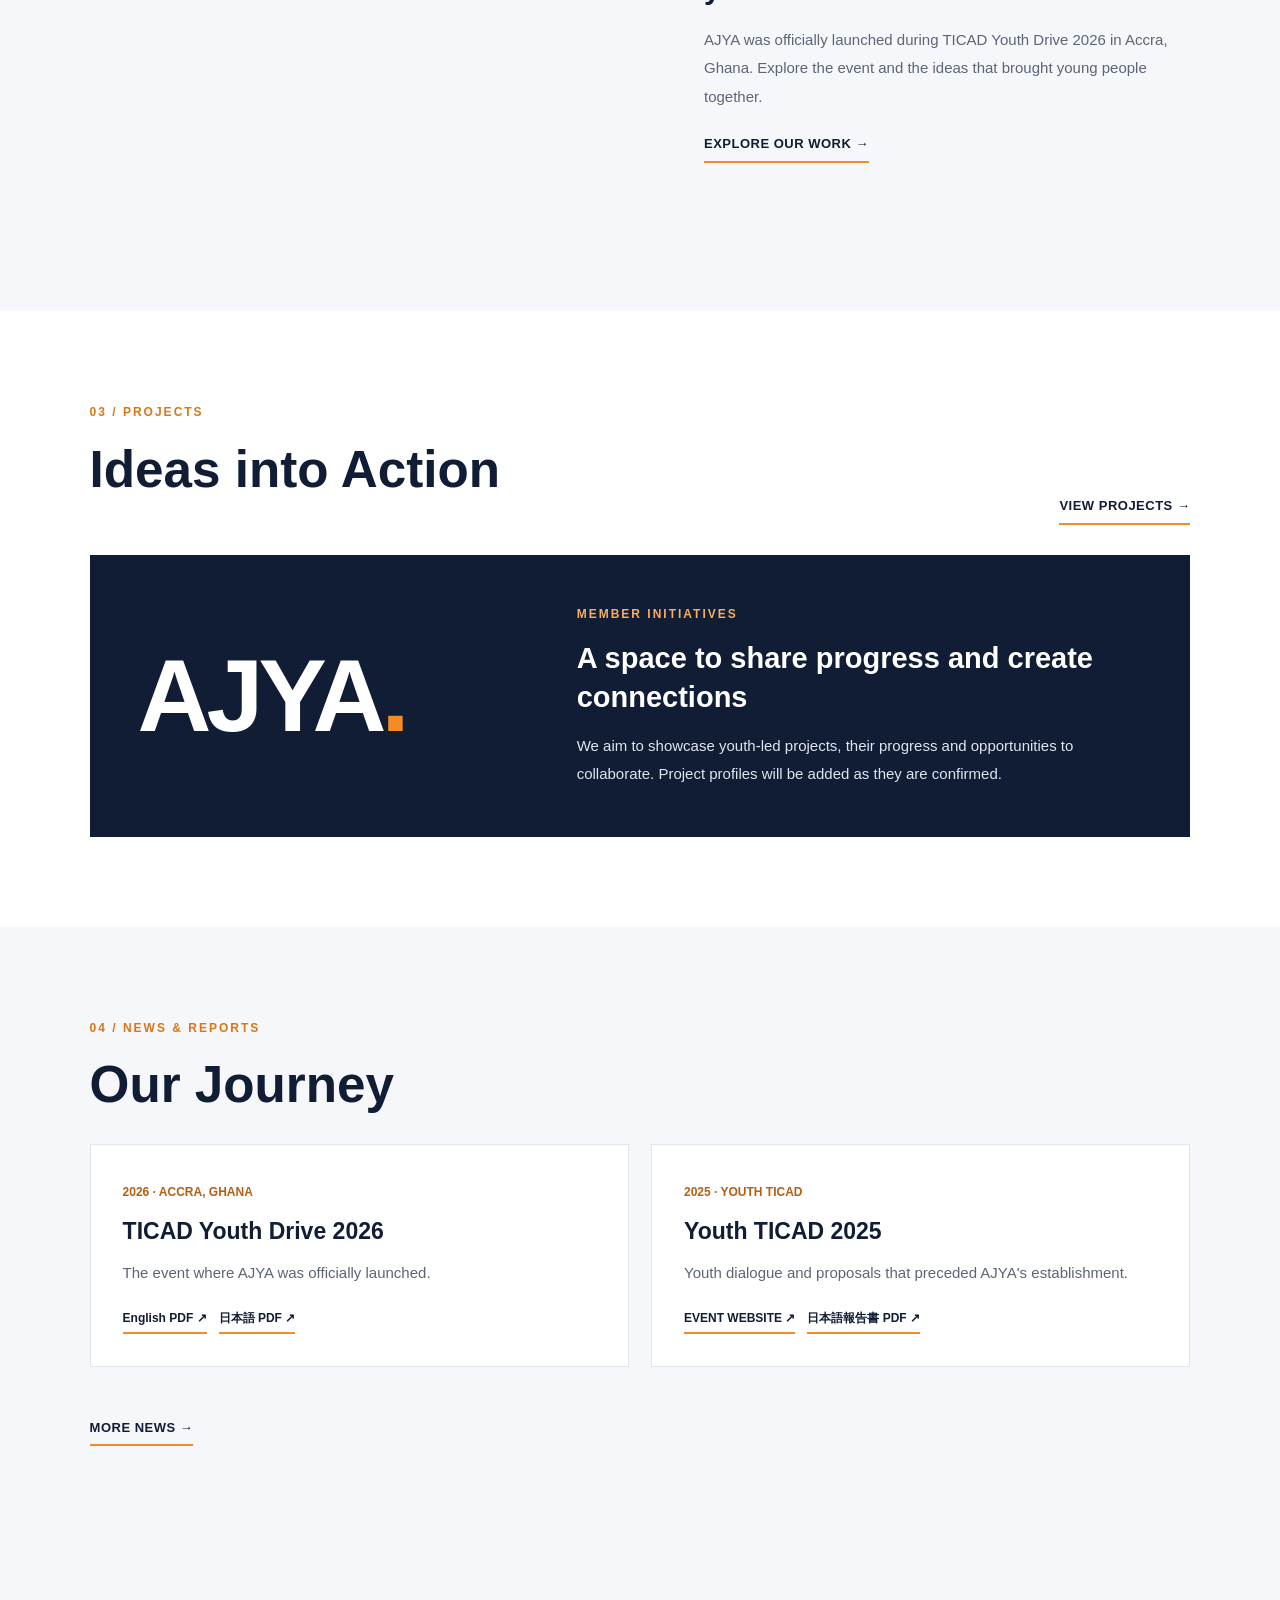
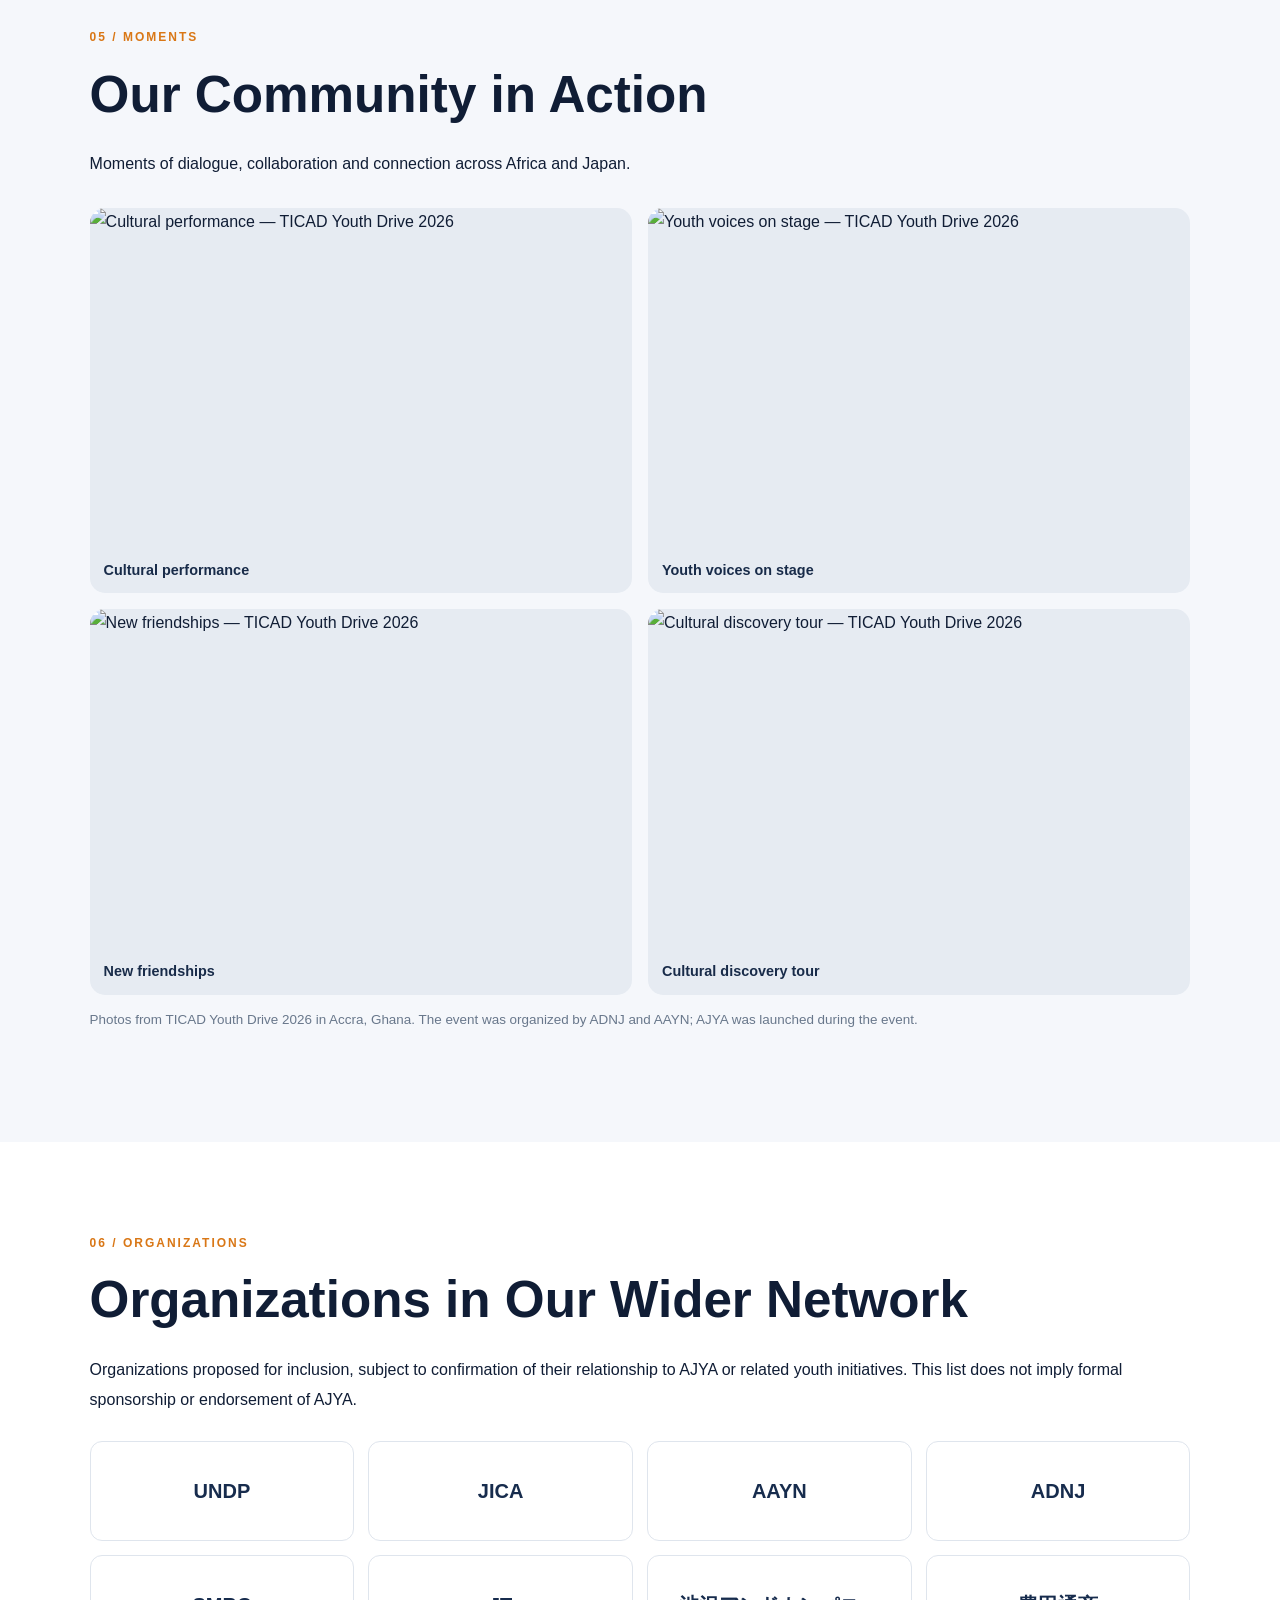
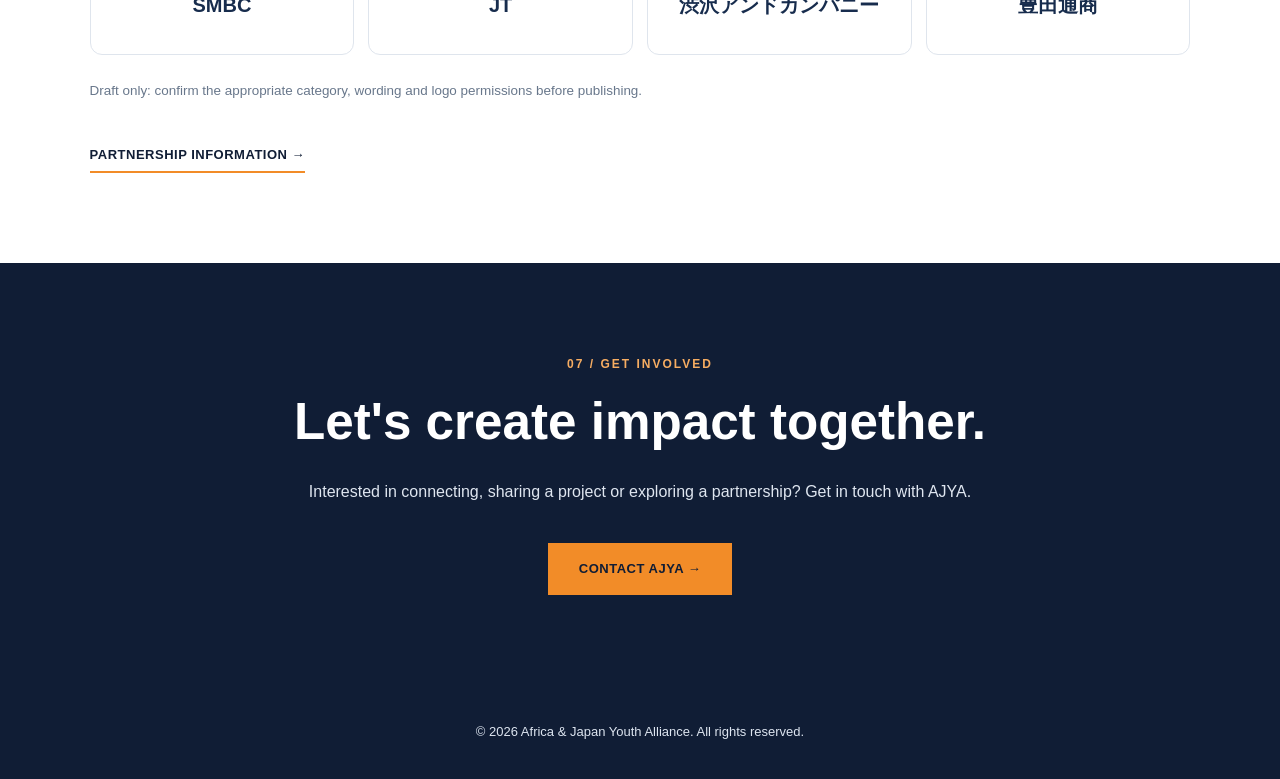
==== commit 9954bc3e: "Add files via upload" ====
--- a/index.html
+++ b/index.html
@@ -1,482 +1,13 @@
-
-<!DOCTYPE html>
-<html lang="en">
-
-<head>
-  <meta charset="UTF-8">
-  <meta name="viewport"
-        content="width=device-width, initial-scale=1.0">
-
-  <meta name="description"
-        content="Africa & Japan Youth Alliance (AJYA) connects young people across Africa and Japan to turn ideas into action.">
-
-  <title>Africa & Japan Youth Alliance | AJYA</title>
-
-  <link rel="stylesheet" href="style.css">
-  <script src="script.js" defer></script>
-</head>
-
-<body>
-
-  <!-- =====================================
-       HEADER
-  ====================================== -->
-
-  <header class="header">
-    <a href="index.html#home" class="logo">
-      AJYA<span>.</span>
-    </a>
-  </header>
-  <main>
-
-    <!-- =====================================
-         HERO
-    ====================================== -->
-
-    <section class="hero" id="home">
-
-      <div class="hero-content">
-
-        <p class="subtitle">
-          AFRICA & JAPAN YOUTH ALLIANCE
-        </p>
-
-        <h1 id="heroTitle">
-          Connecting Youth.<br>
-          Driving Change.
-        </h1>
-
-        <p id="heroDescription">
-          Connecting young people across Africa
-          and Japan to turn ideas into action.
-        </p>
-
-      <a href="about.html" class="btn">
-        DISCOVER AJYA
-      </a>
-
-      </div>
-
-    </section>
-
-    <!-- =====================================
-         ABOUT AJYA
-    ====================================== -->
-
-    <section class="section" id="about">
-
-      <div class="section-heading">
-
-        <p class="section-label">
-          WHO WE ARE
-        </p>
-
-        <h2>ABOUT AJYA</h2>
-
-        <p>
-          Africa & Japan Youth Alliance connects
-          young people across Africa and Japan.
-        </p>
-
-      </div>
-
-      <p data-en="AJYA is a youth-led platform established in 2026 to advance collaboration between Africa and Japan and support action toward Youth Agenda 2055."
-         data-ja="AJYA（日アフリカユース連合）は、アフリカと日本の若者の協働を促進し、Youth Agenda 2055の実現に向けた行動を支えるため、2026年に発足した若者主体の組織です。">
-        AJYA is a youth-led platform established
-        in 2026 to advance collaboration between
-        Africa and Japan and support action toward
-        Youth Agenda 2055.
-      </p>
-
-    </section>
-
-    <!-- =====================================
-         YOUTH AGENDA 2055
-    ====================================== -->
-
-    <section class="section" id="activities">
-
-      <div class="section-heading">
-
-        <p class="section-label">
-          YOUTH AGENDA 2055
-        </p>
-
-        <h2>3 Pillars &amp; 2 Enablers</h2>
-
-        <p id="activitiesDescription">
-          A shared framework for youth-led action.
-        </p>
-
-      </div>
-
-      <div class="agenda-grid">
-
-        <!-- PILLAR 1: SOCIETY -->
-
-        <article class="agenda-card pillar">
-
-          <span class="agenda-number">
-            01 / PILLAR
-          </span>
-
-          <h3>SOCIETY</h3>
-
-          <h4 data-en="Society"
-              data-ja="社会">
-            Society
-          </h4>
-
-          <p
-            data-en="Inclusive education, healthcare, skills development and opportunities for young people."
-            data-ja="誰もが利用できる教育・医療制度、スキル開発、若者の成長機会を推進します。">
-            Inclusive education, healthcare,
-            skills development and opportunities
-            for young people.
-          </p>
-
-        </article>
-
-        <!-- PILLAR 2: ECONOMY -->
-
-        <article class="agenda-card pillar">
-
-          <span class="agenda-number">
-            02 / PILLAR
-          </span>
-
-          <h3>ECONOMY</h3>
-
-          <h4 data-en="Economy"
-              data-ja="経済">
-            Economy
-          </h4>
-
-          <p
-            data-en="Youth employment, entrepreneurship, innovation and access to digital infrastructure."
-            data-ja="若者の雇用、起業、イノベーション、デジタルインフラへのアクセスを促進します。">
-            Youth employment, entrepreneurship,
-            innovation and access to digital
-            infrastructure.
-          </p>
-
-        </article>
-
-        <!-- PILLAR 3: PEACE & STABILITY -->
-
-        <article class="agenda-card pillar">
-
-          <span class="agenda-number">
-            03 / PILLAR
-          </span>
-
-          <h3>PEACE &amp; STABILITY</h3>
-
-          <h4
-            data-en="Peace & Stability"
-            data-ja="平和と安定">
-            Peace &amp; Stability
-          </h4>
-
-          <p
-            data-en="Peacebuilding, youth participation in decision-making and accountable governance."
-            data-ja="平和構築、意思決定への若者の参画、透明性と説明責任のあるガバナンスを推進します。">
-            Peacebuilding, youth participation
-            in decision-making and accountable
-            governance.
-          </p>
-
-        </article>
-
-        <!-- ENABLER 1: CONNECTIONS -->
-
-        <article class="agenda-card enabler">
-
-          <span class="agenda-number">
-            04 / ENABLER
-          </span>
-
-          <h3>
-            PEOPLE-TO-PEOPLE CONNECTIONS
-          </h3>
-
-          <h4
-            data-en="Africa–Japan Connections"
-            data-ja="日本とアフリカ間の人と人とのつながり">
-            Africa–Japan Connections
-          </h4>
-
-          <p
-            data-en="Strengthening mutual understanding through cultural exchange, education and long-term partnerships."
-            data-ja="文化交流、教育、長期的なパートナーシップを通じて相互理解を深めます。">
-            Strengthening mutual understanding
-            through cultural exchange, education
-            and long-term partnerships.
-          </p>
-
-        </article>
-
-        <!-- ENABLER 2: SUSTAINABILITY -->
-
-        <article class="agenda-card enabler">
-
-          <span class="agenda-number">
-            05 / ENABLER
-          </span>
-
-          <h3>SUSTAINABILITY</h3>
-
-          <h4
-            data-en="Sustainability"
-            data-ja="持続可能性">
-            Sustainability
-          </h4>
-
-          <p
-            data-en="Integrating climate action, disaster resilience and sustainable development into youth initiatives."
-            data-ja="気候変動対策、防災、持続可能な開発を若者の取り組みに組み込みます。">
-            Integrating climate action,
-            disaster resilience and sustainable
-            development into youth initiatives.
-          </p>
-
-        </article>
-
-      </div>
-
-      <a
-        class="agenda-link"
-        href="https://www.youthticad2025.org/youthagenda2055-ja.pdf"
-        target="_blank"
-        rel="noopener noreferrer"
-        data-en="READ YOUTH AGENDA 2055 ↗"
-        data-ja="Youth Agenda 2055を読む ↗">
-        READ YOUTH AGENDA 2055 ↗
-      </a>
-
-    </section>
-
-    <!-- =====================================
-         FEATURED PROJECT
-    ====================================== -->
-
-    <section class="section" id="projects">
-
-      <div class="section-heading">
-
-        <p class="section-label">
-          OUR PROJECTS
-        </p>
-
-        <h2>FEATURED PROJECT</h2>
-
-      </div>
-
-      <div class="featured-project">
-
-        <div class="project-image">
-
-          <img
-            src="youth-drive.jpg"
-            alt="TICAD Youth Drive participants"
-            loading="lazy">
-
-        </div>
-
-        <div class="project-content">
-
-          <p class="project-label">
-            YOUTH-LED INITIATIVE
-          </p>
-
-          <h3>TICAD Youth Drive</h3>
-
-          <p class="project-slogan">
-            From Ideas to Action.<br>
-            From Action to Impact.
-          </p>
-
-          <p
-            class="project-description"
-            data-en="TICAD Youth Drive brings young people from Africa and Japan together to exchange ideas, build partnerships and turn youth-led proposals into action. The 2026 edition in Accra marked the official launch of AJYA."
-            data-ja="TICAD Youth Driveは、アフリカと日本の若者がアイデアを共有し、パートナーシップを築き、提案を具体的な行動につなげる取り組みです。2026年のアクラ開催ではAJYAが正式に発足しました。">
-            TICAD Youth Drive brings young people
-            from Africa and Japan together to exchange
-            ideas, build partnerships and turn
-            youth-led proposals into action.
-            The 2026 edition in Accra marked
-            the official launch of AJYA.
-          </p>
-
-          <a
-            href="events.html"
-            class="project-button"
-            data-en="EXPLORE OUR JOURNEY"
-            data-ja="これまでの活動を見る">
-            EXPLORE OUR JOURNEY
-          </a>
-
-        </div>
-
-      </div>
-
-    </section>
-
-    <!-- =====================================
-         PAST EVENTS & REPORTS
-    ====================================== -->
-
-    <section class="section" id="past-events">
-
-      <div class="section-heading">
-
-        <p class="section-label">
-          OUR JOURNEY
-        </p>
-
-        <h2
-          data-en="PAST EVENTS"
-          data-ja="これまでの活動">
-          PAST EVENTS
-        </h2>
-
-        <p
-          data-en="From youth dialogue to collective action."
-          data-ja="若者の対話から、具体的な行動へ。">
-          From youth dialogue to collective action.
-        </p>
-
-      </div>
-
-      <div class="events-grid">
-
-        <!-- YOUTH TICAD 2025 -->
-
-        <article class="event-card">
-
-          <span class="event-year">
-            2025
-          </span>
-
-          <h3>Youth TICAD 2025</h3>
-
-          <p
-            data-en="Youth dialogue and policy proposals that contributed to the development of Youth Agenda 2055."
-            data-ja="Youth Agenda 2055の策定につながる若者の対話と政策提言。">
-            Youth dialogue and policy proposals
-            that contributed to the development
-            of Youth Agenda 2055.
-          </p>
-
-          <a
-            href="https://www.youthticad2025.org/"
-            target="_blank"
-            rel="noopener noreferrer"
-            class="event-link"
-            data-en="VISIT WEBSITE ↗"
-            data-ja="公式サイトを見る ↗">
-            VISIT WEBSITE ↗
-          </a>
-
-          <div class="report-links">
-
-            <a
-              href="reports/youth-drive-2025-ja.pdf"
-              target="_blank"
-              rel="noopener noreferrer"
-              class="report-button report-button-light">
-              日本語報告書 (PDF)
-            </a>
-
-          </div>
-
-        </article>
-
-        <!-- TICAD YOUTH DRIVE 2026 -->
-
-        <article class="event-card">
-
-          <span class="event-year">
-            2026
-          </span>
-
-          <h3>TICAD Youth Drive 2026</h3>
-
-          <p class="event-date">
-            13–14 August 2026 | Accra, Ghana
-          </p>
-
-          <p
-            data-en="The event brought together 285 in-person youth delegates and marked the official launch of AJYA and the adoption of the Accra Declaration."
-            data-ja="285名の若者が現地参加し、AJYAの正式発足とアクラ宣言の採択が行われました。">
-            The event brought together 285 in-person
-            youth delegates and marked the official
-            launch of AJYA and the adoption of
-            the Accra Declaration.
-          </p>
-
-          <div class="report-links">
-
-            <a
-              href="reports/youth-drive-2026-en.pdf"
-              target="_blank"
-              rel="noopener noreferrer"
-              class="report-button">
-              English Report (PDF)
-            </a>
-
-            <a
-              href="reports/youth-drive-2026-ja.pdf"
-              target="_blank"
-              rel="noopener noreferrer"
-              class="report-button report-button-light">
-              日本語報告書 (PDF)
-            </a>
-
-          </div>
-
-        </article>
-
-      </div>
-
-    </section>
-
-    <!-- =====================================
-         CONTACT
-    ====================================== -->
-
-    <section class="section" id="contact">
-
-      <div class="section-heading">
-
-        <p class="section-label">
-          GET IN TOUCH
-        </p>
-
-        <h2>CONTACT</h2>
-
-        <p>
-          Contact information coming soon.
-        </p>
-
-      </div>
-
-    </section>
-
-  </main>
-
-  <!-- =====================================
-       FOOTER
-  ====================================== -->
-
-  <footer>
-
-    <p>
-      &copy; 2026 Africa &amp; Japan Youth Alliance.
-      All rights reserved.
-    </p>
-
-  </footer>
-
-</body>
-</html>
+<!DOCTYPE html>
+
+<html lang="en"><head><meta charset="utf-8"/><meta content="width=device-width,initial-scale=1" name="viewport"/><meta content="Africa &amp; Japan Youth Alliance (AJYA) connects young people across Africa and Japan to turn ideas into action." name="description"/><title>AJYA | Africa &amp; Japan Youth Alliance</title><link href="style.css" rel="stylesheet"/><script defer="" src="script.js"></script></head>
+<body class="home-renewal"><header class="header"><a class="logo" href="index.html#home">AJYA<span>.</span></a></header><main>
+<section class="hero renewal-hero" id="home"><div class="hero-content"><p class="renewal-eyebrow">AFRICA &amp; JAPAN YOUTH ALLIANCE</p><h1 id="heroTitle">Connecting Youth.<br/>Driving Change.</h1><p id="heroDescription">Connecting young people across Africa and Japan to turn ideas into action.</p><div class="renewal-actions"><a class="btn" data-en="DISCOVER AJYA" data-ja="AJYAについて知る" href="about.html">DISCOVER AJYA</a><a class="renewal-outline" data-en="GET INVOLVED ↗" data-ja="参加・連携について ↗" href="contact.html">GET INVOLVED ↗</a></div><p class="renewal-tagline">From Ideas to Action. From Action to Impact.</p></div></section><section class="section aj-agenda-section" id="youth-agenda-2055"><div class="renewal-shell"><p class="section-label" data-en="YOUTH AGENDA 2055 / OUR SHARED DIRECTION" data-ja="YOUTH AGENDA 2055 / 私たちの指針">YOUTH AGENDA 2055 / OUR SHARED DIRECTION</p><div class="renewal-section-head"><div><h2>Youth Agenda 2055</h2><p data-en="Three pillars and two cross-cutting enablers guiding long-term Africa–Japan youth collaboration." data-ja="アフリカと日本の若者の長期的な協働を導く、3つの柱と2つの横断的な基盤。">Three pillars and two cross-cutting enablers guiding long-term Africa–Japan youth collaboration.</p></div><a class="renewal-text-link" data-en="EXPLORE THE AGENDA →" data-ja="活動方針を見る →" href="activities.html">EXPLORE THE AGENDA →</a></div><p class="aj-agenda-label" data-en="THREE PILLARS" data-ja="3つの柱">THREE PILLARS</p><div class="aj-agenda-grid"><article><span>01</span><h3 data-en="Society" data-ja="社会">Society</h3></article><article><span>02</span><h3 data-en="Economy" data-ja="経済">Economy</h3></article><article><span>03</span><h3 data-en="Peace &amp; Stability" data-ja="平和と安定">Peace &amp; Stability</h3></article></div><p class="aj-agenda-label" data-en="TWO CROSS-CUTTING ENABLERS" data-ja="2つの横断的な基盤">TWO CROSS-CUTTING ENABLERS</p><div class="aj-agenda-grid aj-agenda-enablers"><article><span>04</span><h3 data-en="Africa–Japan People-to-People Connections" data-ja="アフリカと日本の人と人とのつながり">Africa–Japan People-to-People Connections</h3></article><article><span>05</span><h3 data-en="Sustainability" data-ja="持続可能性">Sustainability</h3></article></div></div></section>
+<section class="section aj-framework-section" id="alliance-framework"><div class="renewal-shell"><p class="section-label" data-en="HOW AJYA WORKS / PROPOSED FRAMEWORK" data-ja="AJYAの仕組み / 構想段階の枠組み">HOW AJYA WORKS / PROPOSED FRAMEWORK</p><h2 data-en="From Youth Voices to Real Impact" data-ja="若者の声を、社会を変える力へ">From Youth Voices to Real Impact</h2><p class="aj-framework-lead" data-en="The July 2026 AJYA launch proposal outlines three complementary mechanisms. Their operational status will be updated as plans are confirmed." data-ja="2026年7月のAJYA設立構想資料では、3つの仕組みを提示しています。実施状況は計画の確定に合わせて更新します。">The July 2026 AJYA launch proposal outlines three complementary mechanisms. Their operational status will be updated as plans are confirmed.</p><div class="aj-framework-grid"><article><span>01 / POLICY</span><h3>TICAD Youth Advisory Board</h3><p data-en="A proposed channel for youth participation in policy dialogue and decision-making." data-ja="若者が政策対話や意思決定に参加するための仕組みを構想しています。">A proposed channel for youth participation in policy dialogue and decision-making.</p></article><article><span>02 / DIALOGUE</span><h3>Youth TICAD &amp; Youth Drive</h3><p data-en="Flagship opportunities to bring youth voices into dialogue, build networks and share ideas." data-ja="若者の声を届け、ネットワークを築き、アイデアを共有する主要な交流の場です。">Flagship opportunities to bring youth voices into dialogue, build networks and share ideas.</p></article><article><span>03 / ACTION</span><h3>TICAD Youth Fund</h3><p data-en="A proposed funding mechanism to help youth-led ideas move toward implementation." data-ja="若者主体のアイデアを実装へつなぐための資金支援の仕組みを構想しています。">A proposed funding mechanism to help youth-led ideas move toward implementation.</p></article></div><a class="renewal-text-link" data-en="DISCOVER OUR COMMUNITY MODEL →" data-ja="コミュニティの仕組みを見る →" href="about.html#community-model">DISCOVER OUR COMMUNITY MODEL →</a></div></section><section class="section renewal-intro" id="about"><div class="renewal-shell renewal-split"><div><p class="section-label" data-en="01 / WHO WE ARE" data-ja="01 / AJYAについて">01 / WHO WE ARE</p><h2 data-en="A community built for action." data-ja="つながりを、行動へ。">A community built for action.</h2></div><div><p data-en="AJYA is a youth-led platform established in 2026 to strengthen collaboration between Africa and Japan and support youth-led action toward Youth Agenda 2055." data-ja="AJYA（日アフリカユース連合）は、アフリカと日本の若者の協働を促進し、Youth Agenda 2055に向けた行動を支えるため、2026年に発足した若者主体のプラットフォームです。">AJYA is a youth-led platform established in 2026 to strengthen collaboration between Africa and Japan and support youth-led action toward Youth Agenda 2055.</p><a class="renewal-text-link" data-en="LEARN ABOUT AJYA →" data-ja="AJYAについて詳しく →" href="about.html">LEARN ABOUT AJYA →</a></div></div><div class="renewal-shell renewal-three"><article class="renewal-value"><span>01</span><h3 data-en="Connect" data-ja="つながる">Connect</h3><p data-en="Bring together young people and organizations across Africa and Japan." data-ja="アフリカと日本の若者や団体をつなぎます。">Bring together young people and organizations across Africa and Japan.</p></article><article class="renewal-value"><span>02</span><h3 data-en="Collaborate" data-ja="協働する">Collaborate</h3><p data-en="Build relationships and share knowledge across borders." data-ja="国境を越えた協働と知識共有を促進します。">Build relationships and share knowledge across borders.</p></article><article class="renewal-value"><span>03</span><h3 data-en="Act" data-ja="行動する">Act</h3><p data-en="Support youth-led ideas as they move toward practical action." data-ja="若者のアイデアを具体的な行動につなげます。">Support youth-led ideas as they move toward practical action.</p></article></div></section>
+<section class="section renewal-feature" id="activities"><div class="renewal-shell"><p class="section-label" data-en="02 / OUR WORK" data-ja="02 / 活動紹介">02 / OUR WORK</p><h2 data-en="Dialogue. Partnership. Impact." data-ja="対話から協働、そして成果へ。">Dialogue. Partnership. Impact.</h2><div class="renewal-feature-grid"><img alt="TICAD Youth Drive participants" loading="lazy" src="images/youth-dialogue.jpg"/><div><p class="renewal-kicker">TICAD YOUTH DRIVE 2026</p><h3 data-en="A new chapter for Africa–Japan youth collaboration" data-ja="日アフリカの若者の協働に向けた新たな一歩">A new chapter for Africa–Japan youth collaboration</h3><p data-en="AJYA was officially launched during TICAD Youth Drive 2026 in Accra, Ghana. Explore the event and the ideas that brought young people together." data-ja="AJYAは、ガーナ・アクラで開催されたTICAD Youth Drive 2026で正式に発足しました。イベントの記録や若者たちの取り組みをご覧ください。">AJYA was officially launched during TICAD Youth Drive 2026 in Accra, Ghana. Explore the event and the ideas that brought young people together.</p><a class="renewal-text-link" data-en="EXPLORE OUR WORK →" data-ja="活動を見る →" href="activities.html">EXPLORE OUR WORK →</a></div></div></div></section>
+<section class="section renewal-projects" id="projects"><div class="renewal-shell"><div class="renewal-section-head"><div><p class="section-label" data-en="03 / PROJECTS" data-ja="03 / プロジェクト">03 / PROJECTS</p><h2 data-en="Ideas into Action" data-ja="アイデアを、実践へ。">Ideas into Action</h2></div><a class="renewal-text-link" data-en="VIEW PROJECTS →" data-ja="プロジェクトを見る →" href="projects.html">VIEW PROJECTS →</a></div><div class="renewal-project-panel"><div class="renewal-project-mark">AJYA<span>.</span></div><div><p class="renewal-kicker" data-en="MEMBER INITIATIVES" data-ja="メンバーの取り組み">MEMBER INITIATIVES</p><h3 data-en="A space to share progress and create connections" data-ja="進捗を共有し、新しいつながりを生む場所">A space to share progress and create connections</h3><p data-en="We aim to showcase youth-led projects, their progress and opportunities to collaborate. Project profiles will be added as they are confirmed." data-ja="若者主体のプロジェクトや進捗、協働の機会を紹介していきます。掲載内容は確認が取れたものから順次追加します。">We aim to showcase youth-led projects, their progress and opportunities to collaborate. Project profiles will be added as they are confirmed.</p></div></div></div></section>
+<section class="section renewal-updates" id="past-events"><div class="renewal-shell"><p class="section-label" data-en="04 / NEWS &amp; REPORTS" data-ja="04 / ニュース・報告書">04 / NEWS &amp; REPORTS</p><h2 data-en="Our Journey" data-ja="これまでの歩み">Our Journey</h2><div class="renewal-report-grid"><article class="renewal-report"><span>2026 · ACCRA, GHANA</span><h3>TICAD Youth Drive 2026</h3><p data-en="The event where AJYA was officially launched." data-ja="AJYAが正式に発足したイベント。">The event where AJYA was officially launched.</p><div class="renewal-report-links"><a href="reports/youth-drive-2026-en.pdf" rel="noopener noreferrer" target="_blank">English PDF ↗</a><a href="reports/youth-drive-2026-ja.pdf" rel="noopener noreferrer" target="_blank">日本語 PDF ↗</a></div></article><article class="renewal-report"><span>2025 · YOUTH TICAD</span><h3>Youth TICAD 2025</h3><p data-en="Youth dialogue and proposals that preceded AJYA's establishment." data-ja="AJYA発足に先立つ若者の対話と提言。">Youth dialogue and proposals that preceded AJYA's establishment.</p><div class="renewal-report-links"><a data-en="EVENT WEBSITE ↗" data-ja="イベント公式サイト ↗" href="https://www.youthticad2025.org/" rel="noopener noreferrer" target="_blank">EVENT WEBSITE ↗</a><a href="reports/youth-drive-2025-ja.pdf" rel="noopener noreferrer" target="_blank">日本語報告書 PDF ↗</a></div></article></div><a class="renewal-text-link" data-en="MORE NEWS →" data-ja="ニュース一覧 →" href="news.html">MORE NEWS →</a></div></section>
+<section class="section aj-gallery-section" id="gallery"><div class="renewal-shell"><p class="section-label" data-en="05 / MOMENTS" data-ja="05 / 活動の様子">05 / MOMENTS</p><div class="renewal-section-head"><div><h2 data-en="Our Community in Action" data-ja="写真で見る私たちの活動">Our Community in Action</h2><p data-en="Moments of dialogue, collaboration and connection across Africa and Japan." data-ja="アフリカと日本をつなぐ対話・協働・交流の様子をご紹介します。">Moments of dialogue, collaboration and connection across Africa and Japan.</p></div></div><div class="aj-photo-grid"><figure class="aj-photo"><img alt="Cultural performance — TICAD Youth Drive 2026" loading="lazy" src="images/cultural-performance.jpg"/><figcaption data-en="Cultural performance" data-ja="文化交流・パフォーマンス">Cultural performance</figcaption></figure><figure class="aj-photo"><img alt="Youth voices on stage — TICAD Youth Drive 2026" loading="lazy" src="images/youth-dialogue.jpg"/><figcaption data-en="Youth voices on stage" data-ja="高校生による対話">Youth voices on stage</figcaption></figure><figure class="aj-photo"><img alt="New friendships — TICAD Youth Drive 2026" loading="lazy" src="images/new-friendships.jpg"/><figcaption data-en="New friendships" data-ja="国境を越えた友情">New friendships</figcaption></figure><figure class="aj-photo"><img alt="Cultural discovery tour — TICAD Youth Drive 2026" loading="lazy" src="images/cultural-tour.jpg"/><figcaption data-en="Cultural discovery tour" data-ja="文化体験ツアー">Cultural discovery tour</figcaption></figure></div><p class="aj-note" data-en="Photos from TICAD Youth Drive 2026 in Accra, Ghana. The event was organized by ADNJ and AAYN; AJYA was launched during the event." data-ja="ガーナ・アクラで開催されたTICAD Youth Drive 2026の記録です。主催はADNJ・AAYNで、AJYAはイベント中に発足しました。">Photos from TICAD Youth Drive 2026 in Accra, Ghana. The event was organized by ADNJ and AAYN; AJYA was launched during the event.</p></div></section>
+<section class="section aj-network-section" id="network"><div class="renewal-shell"><p class="section-label" data-en="06 / ORGANIZATIONS" data-ja="06 / 関係団体・企業">06 / ORGANIZATIONS</p><h2 data-en="Organizations in Our Wider Network" data-ja="関連団体・企業の紹介">Organizations in Our Wider Network</h2><p data-en="Organizations proposed for inclusion, subject to confirmation of their relationship to AJYA or related youth initiatives. This list does not imply formal sponsorship or endorsement of AJYA." data-ja="AJYAまたは関連するユース活動との関係を確認するための掲載候補です。この一覧はAJYAへの正式な協賛・後援・提携を示すものではありません。">Organizations proposed for inclusion, subject to confirmation of their relationship to AJYA or related youth initiatives. This list does not imply formal sponsorship or endorsement of AJYA.</p><div class="aj-logo-grid"><div class="aj-logo-tile"><img alt="UNDP logo" data-logo="1" loading="lazy" src="logos/undp.png"/><span>UNDP</span></div><div class="aj-logo-tile"><img alt="JICA logo" data-logo="1" loading="lazy" src="logos/jica.png"/><span>JICA</span></div><div class="aj-logo-tile"><img alt="AAYN logo" data-logo="1" loading="lazy" src="logos/aayn.png"/><span>AAYN</span></div><div class="aj-logo-tile"><img alt="ADNJ logo" data-logo="1" loading="lazy" src="logos/adnj.png"/><span>ADNJ</span></div><div class="aj-logo-tile"><img alt="SMBC logo" data-logo="1" loading="lazy" src="logos/smbc.png"/><span>SMBC</span></div><div class="aj-logo-tile"><img alt="JT logo" data-logo="1" loading="lazy" src="logos/jt.png"/><span>JT</span></div><div class="aj-logo-tile"><img alt="渋沢アンドカンパニー logo" data-logo="1" loading="lazy" src="logos/shibusawa.png"/><span>渋沢アンドカンパニー</span></div><div class="aj-logo-tile"><img alt="豊田通商 logo" data-logo="1" loading="lazy" src="logos/toyota-tsusho.png"/><span>豊田通商</span></div></div><p class="aj-note" data-en="Draft only: confirm the appropriate category, wording and logo permissions before publishing." data-ja="公開前に関係区分・表記・ロゴ使用許可をご確認ください。">Draft only: confirm the appropriate category, wording and logo permissions before publishing.</p><a class="renewal-text-link" data-en="PARTNERSHIP INFORMATION →" data-ja="パートナー情報を見る →" href="partners.html">PARTNERSHIP INFORMATION →</a></div></section>
+<section class="section renewal-join" id="contact"><div class="renewal-shell"><p class="section-label" data-en="07 / GET INVOLVED" data-ja="07 / 参加・連携">07 / GET INVOLVED</p><h2 data-en="Let's create impact together." data-ja="一緒に、変化を生み出そう。">Let's create impact together.</h2><p data-en="Interested in connecting, sharing a project or exploring a partnership? Get in touch with AJYA." data-ja="AJYAへの参加、プロジェクトの共有、パートナーシップに関心がある方は、お問い合わせください。">Interested in connecting, sharing a project or exploring a partnership? Get in touch with AJYA.</p><a class="btn" data-en="CONTACT AJYA →" data-ja="AJYAに問い合わせる →" href="contact.html">CONTACT AJYA →</a></div></section>
+</main><footer><p>© 2026 Africa &amp; Japan Youth Alliance. All rights reserved.</p></footer></body></html>
--- a/style.css
+++ b/style.css
@@ -1,1281 +1,1322 @@
-
-/* ==========================================
-   AJYA OFFICIAL WEBSITE
-   COMPLETE STYLESHEET
-   STEP 17
-========================================== */
-
-/* ==========================================
-   1. DESIGN VARIABLES
-========================================== */
-
-:root {
-  --navy: #101D35;
-  --navy-light: #1D3152;
-  --orange: #F28C28;
-  --orange-dark: #D97716;
-  --white: #FFFFFF;
-  --background: #F5F7FA;
-  --border: #E1E6ED;
-  --text: #101D35;
-  --muted: #5B6575;
-  --shadow: 0 10px 25px rgba(16, 29, 53, 0.08);
-}
-
-/* ==========================================
-   2. RESET & GLOBAL
-========================================== */
-
-* {
-  margin: 0;
-  padding: 0;
-  box-sizing: border-box;
-}
-
-html {
-  scroll-behavior: smooth;
-  scroll-padding-top: 90px;
-}
-
-body {
-  font-family:
-    Arial,
-    "Noto Sans JP",
-    "Hiragino Kaku Gothic ProN",
-    "Yu Gothic",
-    sans-serif;
-  color: var(--text);
-  background: var(--white);
-  line-height: 1.7;
-  overflow-x: hidden;
-}
-
-img {
-  display: block;
-  max-width: 100%;
-  height: auto;
-}
-
-a {
-  color: inherit;
-  text-decoration: none;
-}
-
-button {
-  font: inherit;
-}
-
-button,
-a,
-summary {
-  -webkit-tap-highlight-color: transparent;
-}
-
-button:focus-visible,
-a:focus-visible,
-summary:focus-visible {
-  outline: 3px solid var(--orange);
-  outline-offset: 4px;
-}
-
-h1,
-h2,
-h3,
-h4 {
-  line-height: 1.35;
-  font-weight: 700;
-}
-
-p {
-  line-height: 1.9;
-}
-
-[hidden] {
-  display: none !important;
-}
-
-/* ==========================================
-   3. HEADER - COMMON
-========================================== */
-
-.header,
-.header.ajya-header {
-  position: relative;
-  z-index: 1000;
-  display: flex;
-  align-items: center;
-  justify-content: space-between;
-  gap: 24px;
-  min-height: 76px;
-  padding: 16px 5%;
-  background: var(--white);
-  color: var(--navy);
-  border-bottom: 1px solid var(--border);
-}
-
-.logo {
-  display: inline-block;
-  flex-shrink: 0;
-  color: var(--navy);
-  font-size: 30px;
-  font-weight: 900;
-  letter-spacing: -1.5px;
-  line-height: 1;
-}
-
-.logo span {
-  color: var(--orange);
-}
-
-/* Desktop navigation */
-
-.ajya-desktop-nav {
-  display: flex;
-  align-items: center;
-  justify-content: center;
-  gap: clamp(12px, 1.7vw, 28px);
-  margin-left: auto;
-}
-
-.ajya-desktop-nav > a,
-.ajya-more > summary {
-  color: var(--navy);
-  font-size: 12px;
-  font-weight: 700;
-  letter-spacing: 0.6px;
-  white-space: nowrap;
-  cursor: pointer;
-  transition: color 0.2s ease;
-}
-
-.ajya-desktop-nav > a:hover,
-.ajya-more > summary:hover {
-  color: var(--orange-dark);
-}
-
-.ajya-desktop-nav > a[aria-current="page"] {
-  color: var(--orange-dark);
-  border-bottom: 2px solid var(--orange);
-  padding-bottom: 5px;
-}
-
-/* Header controls */
-
-.ajya-header-controls {
-  display: flex;
-  align-items: center;
-  gap: 12px;
-  flex-shrink: 0;
-}
-
-.ajya-header .ajya-language-btn {
-  display: inline-flex;
-  align-items: center;
-  justify-content: center;
-  min-width: 45px;
-  min-height: 38px;
-  padding: 6px 10px;
-  border: 1px solid #D8DEE7;
-  border-radius: 4px;
-  background: var(--white);
-  color: var(--navy);
-  font-size: 12px;
-  font-weight: 700;
-  cursor: pointer;
-}
-
-.ajya-language-btn:hover {
-  border-color: var(--orange);
-}
-
-/* ==========================================
-   4. MORE DROPDOWN
-========================================== */
-
-.ajya-more {
-  position: relative;
-}
-
-.ajya-more > summary {
-  display: flex;
-  align-items: center;
-  gap: 7px;
-  list-style: none;
-}
-
-.ajya-more > summary::-webkit-details-marker {
-  display: none;
-}
-
-.ajya-more > summary::after {
-  content: "⌄";
-  font-size: 15px;
-  line-height: 1;
-}
-
-.ajya-more[open] > summary,
-.ajya-more-active > summary {
-  color: var(--orange-dark);
-}
-
-.ajya-more-links {
-  position: absolute;
-  top: calc(100% + 20px);
-  right: 0;
-  width: 190px;
-  padding: 8px;
-  background: var(--white);
-  border: 1px solid var(--border);
-  box-shadow: 0 12px 28px rgba(16, 29, 53, 0.12);
-  z-index: 1100;
-}
-
-.ajya-more-links a {
-  display: block;
-  padding: 12px;
-  color: var(--navy);
-  font-size: 13px;
-  font-weight: 600;
-}
-
-.ajya-more-links a:hover,
-.ajya-more-links a[aria-current="page"] {
-  background: #FFF1E3;
-  color: #B85F0B;
-}
-
-/* ==========================================
-   5. MOBILE NAVIGATION
-========================================== */
-
-.ajya-header .ajya-menu-btn {
-  display: none;
-  align-items: center;
-  justify-content: center;
-  width: 42px;
-  height: 42px;
-  padding: 0;
-  background: transparent;
-  border: 1px solid #D8DEE7;
-  border-radius: 4px;
-  color: var(--navy);
-  font-size: 23px;
-  cursor: pointer;
-}
-
-.ajya-mobile-nav {
-  display: none;
-}
-
-.ajya-mobile-nav[hidden] {
-  display: none !important;
-}
-
-/* ==========================================
-   6. HOME HERO
-========================================== */
-
-.hero {
-  position: relative;
-  display: flex;
-  align-items: center;
-  justify-content: center;
-  min-height: 620px;
-  padding: 110px 8%;
-  color: var(--white);
-  text-align: center;
-  background:
-    linear-gradient(
-      rgba(16, 29, 53, 0.62),
-      rgba(16, 29, 53, 0.72)
-    ),
-    url("hero.jpg") center / cover no-repeat;
-}
-
-.hero-content {
-  position: relative;
-  z-index: 1;
-  max-width: 900px;
-  margin: 0 auto;
-}
-
-.hero h1,
-.hero-title {
-  color: var(--white);
-  font-size: clamp(38px, 5.5vw, 72px);
-  line-height: 1.2;
-  letter-spacing: -1px;
-  margin-bottom: 25px;
-}
-
-.hero p {
-  max-width: 720px;
-  margin: 0 auto 32px;
-  color: #E8EDF5;
-  font-size: clamp(15px, 1.7vw, 19px);
-}
-
-/* ==========================================
-   7. BUTTONS & LINKS
-========================================== */
-
-.btn {
-  display: inline-block;
-  padding: 14px 30px;
-  background: var(--orange);
-  color: var(--navy);
-  border: 1px solid var(--orange);
-  font-size: 13px;
-  font-weight: 700;
-  letter-spacing: 0.5px;
-  text-align: center;
-  transition:
-    background 0.2s ease,
-    transform 0.2s ease;
-}
-
-.btn:hover {
-  background: #FFA94D;
-  transform: translateY(-2px);
-}
-
-.btn-outline {
-  display: inline-block;
-  padding: 13px 28px;
-  background: transparent;
-  color: var(--navy);
-  border: 1px solid var(--navy);
-  font-size: 13px;
-  font-weight: 700;
-}
-
-.btn-outline:hover {
-  background: var(--navy);
-  color: var(--white);
-}
-
-.agenda-link,
-.news-readmore {
-  display: inline-block;
-  width: fit-content;
-  margin-top: 15px;
-  padding-bottom: 5px;
-  border-bottom: 2px solid var(--orange);
-  color: var(--navy);
-  font-size: 13px;
-  font-weight: 700;
-  transition: color 0.2s ease;
-}
-
-.agenda-link:hover,
-.news-readmore:hover {
-  color: var(--orange-dark);
-}
-
-/* ==========================================
-   8. COMMON SECTIONS
-========================================== */
-
-.section {
-  padding: 90px 8%;
-}
-
-.section:nth-of-type(even) {
-  /* Section backgrounds are controlled
-     individually by page classes. */
-}
-
-.section-heading {
-  max-width: 850px;
-  margin-bottom: 35px;
-}
-
-.section-label {
-  margin-bottom: 15px;
-  color: var(--orange-dark);
-  font-size: 12px;
-  font-weight: 700;
-  letter-spacing: 2px;
-  text-transform: uppercase;
-}
-
-.section h2 {
-  margin-bottom: 24px;
-  color: var(--navy);
-  font-size: clamp(28px, 3.5vw, 42px);
-  line-height: 1.25;
-}
-
-.section > p:not(.section-label),
-.section-heading > p:not(.section-label) {
-  max-width: 900px;
-  color: var(--muted);
-  font-size: 16px;
-  line-height: 1.95;
-}
-
-.section h3 {
-  color: var(--navy);
-}
-
-.agenda-number {
-  display: inline-block;
-  color: var(--orange-dark);
-  font-size: 12px;
-  font-weight: 700;
-  letter-spacing: 1px;
-}
-
-/* ==========================================
-   9. YOUTH AGENDA 2055
-========================================== */
-
-.agenda-grid {
-  display: grid;
-  grid-template-columns: repeat(3, minmax(0, 1fr));
-  gap: 22px;
-  margin-top: 35px;
-}
-
-.agenda-card {
-  min-width: 0;
-  padding: 30px;
-  background: var(--white);
-  border: 1px solid var(--border);
-  transition: transform 0.25s ease;
-}
-
-.agenda-card:hover {
-  transform: translateY(-4px);
-}
-
-.agenda-card h3 {
-  margin: 16px 0;
-  font-size: 22px;
-}
-
-.agenda-card p {
-  color: var(--muted);
-  font-size: 15px;
-  line-height: 1.85;
-}
-
-.agenda-card.enabler {
-  border-top: 3px solid var(--orange);
-}
-
-.agenda-enablers {
-  display: grid;
-  grid-template-columns: repeat(2, minmax(0, 1fr));
-  gap: 22px;
-  margin-top: 22px;
-}
-
-.agenda-enablers .agenda-card {
-  background: #FFF9F2;
-}
-
-/* Legacy pillar styles */
-
-.pillar-container {
-  display: grid;
-  grid-template-columns: repeat(3, minmax(0, 1fr));
-  gap: 22px;
-  margin-top: 35px;
-}
-
-.pillar {
-  padding: 30px;
-  background: var(--background);
-  border-top: 3px solid var(--orange);
-}
-
-/* ==========================================
-   10. FEATURED PROJECT - HOME
-========================================== */
-
-.featured-project {
-  display: grid;
-  grid-template-columns: repeat(2, minmax(0, 1fr));
-  align-items: center;
-  gap: 45px;
-  margin-top: 35px;
-}
-
-.featured-project-image {
-  width: 100%;
-  min-height: 340px;
-  background:
-    url("youth-drive.jpg") center / cover no-repeat;
-}
-
-.featured-project img,
-.project-image {
-  width: 100%;
-  height: 340px;
-  object-fit: cover;
-}
-
-.featured-project-content h3 {
-  margin-bottom: 20px;
-  font-size: 30px;
-}
-
-.featured-project-content p {
-  margin-bottom: 22px;
-  color: var(--muted);
-  font-size: 15px;
-  line-height: 1.9;
-}
-
-.project-button {
-  display: inline-block;
-  padding: 13px 25px;
-  background: var(--orange);
-  color: var(--navy);
-  font-size: 13px;
-  font-weight: 700;
-}
-
-.project-button:hover {
-  background: #FFA94D;
-}
-
-/* ==========================================
-   11. HOME EVENT CARDS
-========================================== */
-
-.events-grid {
-  display: grid;
-  grid-template-columns: repeat(2, minmax(0, 1fr));
-  gap: 25px;
-  margin-top: 35px;
-}
-
-.event-card {
-  display: flex;
-  flex-direction: column;
-  align-items: flex-start;
-  min-width: 0;
-  padding: 30px;
-  background: var(--white);
-  border: 1px solid var(--border);
-}
-
-.event-card h3 {
-  margin: 12px 0 18px;
-  font-size: 23px;
-}
-
-.event-card p {
-  margin-bottom: 20px;
-  color: var(--muted);
-  font-size: 15px;
-  line-height: 1.85;
-}
-
-.report-button {
-  display: inline-block;
-  padding: 11px 20px;
-  margin: 6px 8px 6px 0;
-  background: var(--navy);
-  color: var(--white);
-  font-size: 12px;
-  font-weight: 700;
-  transition: background 0.2s ease;
-}
-
-.report-button:hover {
-  background: var(--navy-light);
-}
-
-/* ==========================================
-   12. ABOUT PAGE
-========================================== */
-
-.about-page-hero {
-  padding: 95px 8%;
-  background: var(--navy);
-  color: var(--white);
-  text-align: center;
-}
-
-.about-page-hero .subtitle {
-  margin-bottom: 18px;
-  color: var(--orange);
-  font-size: 12px;
-  font-weight: 700;
-  letter-spacing: 2px;
-}
-
-.about-page-hero h1 {
-  margin-bottom: 20px;
-  color: var(--white);
-  font-size: clamp(34px, 5vw, 58px);
-  letter-spacing: -0.5px;
-}
-
-.about-page-hero > p:not(.subtitle) {
-  max-width: 780px;
-  margin: 0 auto;
-  color: #DDE5F0;
-  font-size: 16px;
-  line-height: 1.9;
-}
-
-.about-values {
-  background: var(--background);
-}
-
-.about-values-grid {
-  display: grid;
-  grid-template-columns: repeat(2, minmax(0, 1fr));
-  gap: 25px;
-  margin-top: 35px;
-}
-
-.about-value-card {
-  padding: 35px;
-  background: var(--white);
-  border: 1px solid var(--border);
-  border-top: 3px solid var(--orange);
-}
-
-.about-value-card h3 {
-  margin-bottom: 18px;
-  font-size: 25px;
-}
-
-.about-value-card p {
-  color: var(--muted);
-  font-size: 15px;
-  line-height: 1.9;
-}
-
-/* ==========================================
-   13. ACTIVITIES PAGE
-========================================== */
-
-.activities-section {
-  background: var(--background);
-}
-
-.activity-grid {
-  display: grid;
-  grid-template-columns: repeat(3, minmax(0, 1fr));
-  gap: 22px;
-  margin-top: 35px;
-}
-
-.activity-card {
-  min-width: 0;
-  padding: 30px;
-  background: var(--white);
-  border: 1px solid var(--border);
-}
-
-.activity-card h3 {
-  margin: 18px 0;
-  font-size: 23px;
-}
-
-.activity-card p {
-  color: var(--muted);
-  font-size: 15px;
-  line-height: 1.9;
-}
-
-/* ==========================================
-   14. PROJECTS PAGE
-========================================== */
-
-.projects-process-section {
-  background: var(--background);
-}
-
-.project-steps {
-  display: grid;
-  grid-template-columns: repeat(3, minmax(0, 1fr));
-  gap: 22px;
-  margin-top: 35px;
-}
-
-.project-step {
-  min-width: 0;
-  padding: 32px;
-  background: var(--white);
-  border: 1px solid var(--border);
-  transition: transform 0.25s ease;
-}
-
-.project-step:hover {
-  transform: translateY(-4px);
-}
-
-.project-step h3 {
-  margin: 20px 0;
-  font-size: 23px;
-}
-
-.project-step p {
-  color: var(--muted);
-  font-size: 15px;
-  line-height: 1.9;
-}
-
-.project-placeholder {
-  margin-top: 35px;
-  padding: 65px 30px;
-  background: var(--background);
-  border: 1px dashed #BAC5D2;
-  text-align: center;
-}
-
-.project-placeholder-icon {
-  display: inline-flex;
-  align-items: center;
-  justify-content: center;
-  width: 60px;
-  height: 60px;
-  margin-bottom: 25px;
-  border-radius: 50%;
-  background: var(--navy);
-  color: var(--orange);
-  font-size: 36px;
-}
-
-.project-placeholder h3 {
-  margin-bottom: 15px;
-  font-size: 26px;
-}
-
-.project-placeholder p {
-  max-width: 600px;
-  margin: 0 auto;
-  color: var(--muted);
-  font-size: 15px;
-  line-height: 1.9;
-}
-
-/* ==========================================
-   15. EVENTS PAGE
-========================================== */
-
-.events-page-section {
-  background: var(--background);
-}
-
-.events-page-grid {
-  display: grid;
-  grid-template-columns: repeat(2, minmax(0, 1fr));
-  gap: 25px;
-  margin-top: 35px;
-}
-
-.events-page-card {
-  display: flex;
-  flex-direction: column;
-  align-items: flex-start;
-  min-width: 0;
-  padding: 35px;
-  background: var(--white);
-  border: 1px solid var(--border);
-}
-
-.events-page-card h3 {
-  margin: 15px 0;
-  font-size: 26px;
-  line-height: 1.4;
-}
-
-.events-page-card > p {
-  margin-bottom: 20px;
-  color: var(--muted);
-  font-size: 15px;
-  line-height: 1.9;
-}
-
-.event-highlights {
-  width: 100%;
-  padding: 22px;
-  margin: 12px 0 28px;
-  background: var(--background);
-  border-left: 3px solid var(--orange);
-}
-
-.event-highlights h4 {
-  margin-bottom: 10px;
-  font-size: 15px;
-}
-
-.event-highlights p {
-  font-size: 14px;
-  line-height: 1.8;
-}
-
-.event-actions {
-  display: flex;
-  flex-wrap: wrap;
-  gap: 12px;
-  margin-top: auto;
-}
-
-/* ==========================================
-   16. NEWS PAGE
-========================================== */
-
-.news-section {
-  background: var(--background);
-}
-
-.news-grid {
-  display: grid;
-  grid-template-columns: repeat(2, minmax(0, 1fr));
-  gap: 24px;
-  margin-top: 35px;
-}
-
-.news-card {
-  display: flex;
-  flex-direction: column;
-  align-items: flex-start;
-  min-width: 0;
-  padding: 35px;
-  background: var(--white);
-  border: 1px solid var(--border);
-  transition:
-    transform 0.25s ease,
-    box-shadow 0.25s ease;
-}
-
-.news-card:hover {
-  transform: translateY(-4px);
-  box-shadow: var(--shadow);
-}
-
-.news-meta {
-  display: flex;
-  flex-wrap: wrap;
-  align-items: center;
-  gap: 12px;
-  margin-bottom: 20px;
-}
-
-.news-date {
-  color: var(--muted);
-  font-size: 12px;
-  font-weight: 700;
-  letter-spacing: 0.5px;
-}
-
-.news-category {
-  padding: 5px 10px;
-  background: #FFF1E3;
-  color: #B85F0B;
-  font-size: 11px;
-  font-weight: 700;
-  letter-spacing: 0.5px;
-}
-
-.news-card h3 {
-  margin-bottom: 18px;
-  font-size: 23px;
-  line-height: 1.45;
-}
-
-.news-card p {
-  margin-bottom: 25px;
-  color: var(--muted);
-  font-size: 15px;
-  line-height: 1.9;
-}
-
-.news-card .news-readmore {
-  margin-top: auto;
-}
-
-/* ==========================================
-   17. PARTNERS PAGE
-========================================== */
-
-.partners-directory,
-.partners-contact-section {
-  background: var(--background);
-}
-
-.partners-placeholder {
-  margin-top: 35px;
-  padding: 60px 30px;
-  background: var(--white);
-  border: 1px dashed #BAC5D2;
-  text-align: center;
-}
-
-.partners-placeholder-symbol {
-  display: flex;
-  align-items: center;
-  justify-content: center;
-  width: 60px;
-  height: 60px;
-  margin: 0 auto 22px;
-  border-radius: 50%;
-  background: var(--navy);
-  color: var(--orange);
-  font-size: 36px;
-}
-
-.partners-placeholder h3 {
-  margin-bottom: 15px;
-  font-size: 24px;
-}
-
-.partners-placeholder p {
-  max-width: 600px;
-  margin: 0 auto;
-  color: var(--muted);
-  font-size: 15px;
-  line-height: 1.9;
-}
-
-.partner-types-grid {
-  display: grid;
-  grid-template-columns: repeat(3, minmax(0, 1fr));
-  gap: 22px;
-  margin-top: 35px;
-}
-
-.partner-type-card {
-  min-width: 0;
-  padding: 30px;
-  background: var(--white);
-  border: 1px solid var(--border);
-}
-
-.partner-type-card h3 {
-  margin: 18px 0;
-  font-size: 21px;
-  line-height: 1.4;
-}
-
-.partner-type-card p {
-  color: var(--muted);
-  font-size: 15px;
-  line-height: 1.9;
-}
-
-/* ==========================================
-   18. CONTACT PAGE
-========================================== */
-
-.contact-categories-section {
-  background: var(--background);
-}
-
-.contact-category-grid {
-  display: grid;
-  grid-template-columns: repeat(3, minmax(0, 1fr));
-  gap: 22px;
-  margin-top: 35px;
-}
-
-.contact-category-card {
-  min-width: 0;
-  padding: 30px;
-  background: var(--white);
-  border: 1px solid var(--border);
-}
-
-.contact-category-card h3 {
-  margin: 18px 0;
-  font-size: 21px;
-  line-height: 1.4;
-}
-
-.contact-category-card p {
-  color: var(--muted);
-  font-size: 15px;
-  line-height: 1.9;
-}
-
-.contact-information-box {
-  margin-top: 30px;
-  padding: 40px;
-  background: var(--background);
-  border-left: 4px solid var(--orange);
-}
-
-.contact-information-box h3 {
-  margin-bottom: 15px;
-  font-size: 22px;
-}
-
-.contact-information-box p {
-  color: var(--muted);
-  font-size: 15px;
-  line-height: 1.9;
-}
-
-.contact-related-links {
-  display: flex;
-  flex-wrap: wrap;
-  gap: 25px;
-  margin-top: 25px;
-}
-
-/* ==========================================
-   19. FOOTER
-========================================== */
-
-footer,
-.footer {
-  padding: 35px 8%;
-  background: var(--navy);
-  color: #DDE5F0;
-  text-align: center;
-}
-
-footer p,
-.footer p {
-  font-size: 13px;
-  line-height: 1.8;
-}
-
-/* ==========================================
-   20. TABLET
-========================================== */
-
-@media (max-width: 1100px) {
-
-  .ajya-desktop-nav {
-    display: none;
-  }
-
-  .ajya-header .ajya-menu-btn {
-    display: inline-flex;
-  }
-
-  .ajya-mobile-nav:not([hidden]) {
-    position: absolute;
-    top: 100%;
-    left: 0;
-    right: 0;
-    z-index: 1200;
-    display: flex;
-    flex-direction: column;
-    max-height: calc(100vh - 75px);
-    overflow-y: auto;
-    padding: 15px 5% 25px;
-    background: var(--white);
-    border-top: 1px solid var(--border);
-    box-shadow: 0 12px 24px rgba(16, 29, 53, 0.1);
-  }
-
-  .ajya-mobile-nav a {
-    display: block;
-    padding: 14px 5px;
-    color: var(--navy);
-    border-bottom: 1px solid var(--border);
-    font-size: 14px;
-    font-weight: 700;
-  }
-
-  .ajya-mobile-nav a:hover,
-  .ajya-mobile-nav a[aria-current="page"] {
-    color: var(--orange-dark);
-  }
-
-  .agenda-grid,
-  .activity-grid,
-  .project-steps,
-  .partner-types-grid,
-  .contact-category-grid {
-    grid-template-columns: repeat(2, minmax(0, 1fr));
-  }
-
-  .featured-project {
-    gap: 30px;
-  }
-
-}
-
-/* ==========================================
-   21. MOBILE
-========================================== */
-
-@media (max-width: 768px) {
-
-  html {
-    scroll-padding-top: 75px;
-  }
-
-  .header,
-  .header.ajya-header {
-    min-height: 70px;
-    padding: 14px 5%;
-  }
-
-  .logo {
-    font-size: 27px;
-  }
-
-  .hero {
-    min-height: 500px;
-    padding: 85px 6%;
-  }
-
-  .hero h1,
-  .hero-title {
-    font-size: clamp(34px, 8vw, 48px);
-  }
-
-  .hero p {
-    font-size: 15px;
-  }
-
-  .section {
-    padding: 65px 6%;
-  }
-
-  .section h2 {
-    font-size: 30px;
-  }
-
-  .about-page-hero {
-    padding: 75px 6%;
-  }
-
-  .about-page-hero h1 {
-    font-size: 36px;
-  }
-
-  .about-page-hero > p:not(.subtitle) {
-    font-size: 15px;
-  }
-
-  .agenda-grid,
-  .agenda-enablers,
-  .pillar-container,
-  .featured-project,
-  .events-grid,
-  .about-values-grid,
-  .activity-grid,
-  .project-steps,
-  .events-page-grid,
-  .news-grid,
-  .partner-types-grid,
-  .contact-category-grid {
-    grid-template-columns: 1fr;
-  }
-
-  .agenda-card,
-  .event-card,
-  .about-value-card,
-  .activity-card,
-  .project-step,
-  .events-page-card,
-  .news-card,
-  .partner-type-card,
-  .contact-category-card {
-    padding: 25px;
-  }
-
-  .featured-project-image {
-    min-height: 260px;
-  }
-
-  .featured-project img,
-  .project-image {
-    height: 260px;
-  }
-
-  .featured-project-content h3 {
-    font-size: 25px;
-  }
-
-  .events-page-card h3 {
-    font-size: 23px;
-  }
-
-  .event-actions {
-    flex-direction: column;
-    align-items: flex-start;
-  }
-
-  .project-placeholder,
-  .partners-placeholder {
-    padding: 45px 20px;
-  }
-
-  .project-placeholder h3,
-  .partners-placeholder h3 {
-    font-size: 22px;
-  }
-
-  .contact-information-box {
-    padding: 28px 22px;
-  }
-
-  .contact-related-links {
-    flex-direction: column;
-    align-items: flex-start;
-    gap: 15px;
-  }
-
-  footer,
-  .footer {
-    padding: 30px 6%;
-  }
-
-}
-
-/* ==========================================
-   22. SMALL MOBILE
-========================================== */
-
-@media (max-width: 400px) {
-
-  .hero h1,
-  .hero-title {
-    font-size: 32px;
-  }
-
-  .section h2 {
-    font-size: 27px;
-  }
-
-  .about-page-hero h1 {
-    font-size: 32px;
-  }
-
-  .ajya-header-controls {
-    gap: 8px;
-  }
-
-  .ajya-header .ajya-language-btn {
-    min-width: 40px;
-  }
-
-}
-
-/* ==========================================
-   23. REDUCED MOTION
-========================================== */
-
-@media (prefers-reduced-motion: reduce) {
-
-  html {
-    scroll-behavior: auto;
-  }
-
-  *,
-  *::before,
-  *::after {
-    transition-duration: 0.01ms !important;
-    animation-duration: 0.01ms !important;
-  }
-
-}
-
-/* ==========================================
-   END OF STYLESHEET
-========================================== */
+
+/* ==========================================
+   AJYA OFFICIAL WEBSITE
+   COMPLETE STYLESHEET
+   STEP 17
+========================================== */
+
+/* ==========================================
+   1. DESIGN VARIABLES
+========================================== */
+
+:root {
+  --navy: #101D35;
+  --navy-light: #1D3152;
+  --orange: #F28C28;
+  --orange-dark: #D97716;
+  --white: #FFFFFF;
+  --background: #F5F7FA;
+  --border: #E1E6ED;
+  --text: #101D35;
+  --muted: #5B6575;
+  --shadow: 0 10px 25px rgba(16, 29, 53, 0.08);
+}
+
+/* ==========================================
+   2. RESET & GLOBAL
+========================================== */
+
+* {
+  margin: 0;
+  padding: 0;
+  box-sizing: border-box;
+}
+
+html {
+  scroll-behavior: smooth;
+  scroll-padding-top: 90px;
+}
+
+body {
+  font-family:
+    Arial,
+    "Noto Sans JP",
+    "Hiragino Kaku Gothic ProN",
+    "Yu Gothic",
+    sans-serif;
+  color: var(--text);
+  background: var(--white);
+  line-height: 1.7;
+  overflow-x: hidden;
+}
+
+img {
+  display: block;
+  max-width: 100%;
+  height: auto;
+}
+
+a {
+  color: inherit;
+  text-decoration: none;
+}
+
+button {
+  font: inherit;
+}
+
+button,
+a,
+summary {
+  -webkit-tap-highlight-color: transparent;
+}
+
+button:focus-visible,
+a:focus-visible,
+summary:focus-visible {
+  outline: 3px solid var(--orange);
+  outline-offset: 4px;
+}
+
+h1,
+h2,
+h3,
+h4 {
+  line-height: 1.35;
+  font-weight: 700;
+}
+
+p {
+  line-height: 1.9;
+}
+
+[hidden] {
+  display: none !important;
+}
+
+/* ==========================================
+   3. HEADER - COMMON
+========================================== */
+
+.header,
+.header.ajya-header {
+  position: relative;
+  z-index: 1000;
+  display: flex;
+  align-items: center;
+  justify-content: space-between;
+  gap: 24px;
+  min-height: 76px;
+  padding: 16px 5%;
+  background: var(--white);
+  color: var(--navy);
+  border-bottom: 1px solid var(--border);
+}
+
+.logo {
+  display: inline-block;
+  flex-shrink: 0;
+  color: var(--navy);
+  font-size: 30px;
+  font-weight: 900;
+  letter-spacing: -1.5px;
+  line-height: 1;
+}
+
+.logo span {
+  color: var(--orange);
+}
+
+/* Desktop navigation */
+
+.ajya-desktop-nav {
+  display: flex;
+  align-items: center;
+  justify-content: center;
+  gap: clamp(12px, 1.7vw, 28px);
+  margin-left: auto;
+}
+
+.ajya-desktop-nav > a,
+.ajya-more > summary {
+  color: var(--navy);
+  font-size: 12px;
+  font-weight: 700;
+  letter-spacing: 0.6px;
+  white-space: nowrap;
+  cursor: pointer;
+  transition: color 0.2s ease;
+}
+
+.ajya-desktop-nav > a:hover,
+.ajya-more > summary:hover {
+  color: var(--orange-dark);
+}
+
+.ajya-desktop-nav > a[aria-current="page"] {
+  color: var(--orange-dark);
+  border-bottom: 2px solid var(--orange);
+  padding-bottom: 5px;
+}
+
+/* Header controls */
+
+.ajya-header-controls {
+  display: flex;
+  align-items: center;
+  gap: 12px;
+  flex-shrink: 0;
+}
+
+.ajya-header .ajya-language-btn {
+  display: inline-flex;
+  align-items: center;
+  justify-content: center;
+  min-width: 45px;
+  min-height: 38px;
+  padding: 6px 10px;
+  border: 1px solid #D8DEE7;
+  border-radius: 4px;
+  background: var(--white);
+  color: var(--navy);
+  font-size: 12px;
+  font-weight: 700;
+  cursor: pointer;
+}
+
+.ajya-language-btn:hover {
+  border-color: var(--orange);
+}
+
+/* ==========================================
+   4. MORE DROPDOWN
+========================================== */
+
+.ajya-more {
+  position: relative;
+}
+
+.ajya-more > summary {
+  display: flex;
+  align-items: center;
+  gap: 7px;
+  list-style: none;
+}
+
+.ajya-more > summary::-webkit-details-marker {
+  display: none;
+}
+
+.ajya-more > summary::after {
+  content: "⌄";
+  font-size: 15px;
+  line-height: 1;
+}
+
+.ajya-more[open] > summary,
+.ajya-more-active > summary {
+  color: var(--orange-dark);
+}
+
+.ajya-more-links {
+  position: absolute;
+  top: calc(100% + 20px);
+  right: 0;
+  width: 190px;
+  padding: 8px;
+  background: var(--white);
+  border: 1px solid var(--border);
+  box-shadow: 0 12px 28px rgba(16, 29, 53, 0.12);
+  z-index: 1100;
+}
+
+.ajya-more-links a {
+  display: block;
+  padding: 12px;
+  color: var(--navy);
+  font-size: 13px;
+  font-weight: 600;
+}
+
+.ajya-more-links a:hover,
+.ajya-more-links a[aria-current="page"] {
+  background: #FFF1E3;
+  color: #B85F0B;
+}
+
+/* ==========================================
+   5. MOBILE NAVIGATION
+========================================== */
+
+.ajya-header .ajya-menu-btn {
+  display: none;
+  align-items: center;
+  justify-content: center;
+  width: 42px;
+  height: 42px;
+  padding: 0;
+  background: transparent;
+  border: 1px solid #D8DEE7;
+  border-radius: 4px;
+  color: var(--navy);
+  font-size: 23px;
+  cursor: pointer;
+}
+
+.ajya-mobile-nav {
+  display: none;
+}
+
+.ajya-mobile-nav[hidden] {
+  display: none !important;
+}
+
+/* ==========================================
+   6. HOME HERO
+========================================== */
+
+.hero {
+  position: relative;
+  display: flex;
+  align-items: center;
+  justify-content: center;
+  min-height: 620px;
+  padding: 110px 8%;
+  color: var(--white);
+  text-align: center;
+  background:
+    linear-gradient(
+      rgba(16, 29, 53, 0.62),
+      rgba(16, 29, 53, 0.72)
+    ),
+    url("hero.jpg") center / cover no-repeat;
+}
+
+.hero-content {
+  position: relative;
+  z-index: 1;
+  max-width: 900px;
+  margin: 0 auto;
+}
+
+.hero h1,
+.hero-title {
+  color: var(--white);
+  font-size: clamp(38px, 5.5vw, 72px);
+  line-height: 1.2;
+  letter-spacing: -1px;
+  margin-bottom: 25px;
+}
+
+.hero p {
+  max-width: 720px;
+  margin: 0 auto 32px;
+  color: #E8EDF5;
+  font-size: clamp(15px, 1.7vw, 19px);
+}
+
+/* ==========================================
+   7. BUTTONS & LINKS
+========================================== */
+
+.btn {
+  display: inline-block;
+  padding: 14px 30px;
+  background: var(--orange);
+  color: var(--navy);
+  border: 1px solid var(--orange);
+  font-size: 13px;
+  font-weight: 700;
+  letter-spacing: 0.5px;
+  text-align: center;
+  transition:
+    background 0.2s ease,
+    transform 0.2s ease;
+}
+
+.btn:hover {
+  background: #FFA94D;
+  transform: translateY(-2px);
+}
+
+.btn-outline {
+  display: inline-block;
+  padding: 13px 28px;
+  background: transparent;
+  color: var(--navy);
+  border: 1px solid var(--navy);
+  font-size: 13px;
+  font-weight: 700;
+}
+
+.btn-outline:hover {
+  background: var(--navy);
+  color: var(--white);
+}
+
+.agenda-link,
+.news-readmore {
+  display: inline-block;
+  width: fit-content;
+  margin-top: 15px;
+  padding-bottom: 5px;
+  border-bottom: 2px solid var(--orange);
+  color: var(--navy);
+  font-size: 13px;
+  font-weight: 700;
+  transition: color 0.2s ease;
+}
+
+.agenda-link:hover,
+.news-readmore:hover {
+  color: var(--orange-dark);
+}
+
+/* ==========================================
+   8. COMMON SECTIONS
+========================================== */
+
+.section {
+  padding: 90px 8%;
+}
+
+.section:nth-of-type(even) {
+  /* Section backgrounds are controlled
+     individually by page classes. */
+}
+
+.section-heading {
+  max-width: 850px;
+  margin-bottom: 35px;
+}
+
+.section-label {
+  margin-bottom: 15px;
+  color: var(--orange-dark);
+  font-size: 12px;
+  font-weight: 700;
+  letter-spacing: 2px;
+  text-transform: uppercase;
+}
+
+.section h2 {
+  margin-bottom: 24px;
+  color: var(--navy);
+  font-size: clamp(28px, 3.5vw, 42px);
+  line-height: 1.25;
+}
+
+.section > p:not(.section-label),
+.section-heading > p:not(.section-label) {
+  max-width: 900px;
+  color: var(--muted);
+  font-size: 16px;
+  line-height: 1.95;
+}
+
+.section h3 {
+  color: var(--navy);
+}
+
+.agenda-number {
+  display: inline-block;
+  color: var(--orange-dark);
+  font-size: 12px;
+  font-weight: 700;
+  letter-spacing: 1px;
+}
+
+/* ==========================================
+   9. YOUTH AGENDA 2055
+========================================== */
+
+.agenda-grid {
+  display: grid;
+  grid-template-columns: repeat(3, minmax(0, 1fr));
+  gap: 22px;
+  margin-top: 35px;
+}
+
+.agenda-card {
+  min-width: 0;
+  padding: 30px;
+  background: var(--white);
+  border: 1px solid var(--border);
+  transition: transform 0.25s ease;
+}
+
+.agenda-card:hover {
+  transform: translateY(-4px);
+}
+
+.agenda-card h3 {
+  margin: 16px 0;
+  font-size: 22px;
+}
+
+.agenda-card p {
+  color: var(--muted);
+  font-size: 15px;
+  line-height: 1.85;
+}
+
+.agenda-card.enabler {
+  border-top: 3px solid var(--orange);
+}
+
+.agenda-enablers {
+  display: grid;
+  grid-template-columns: repeat(2, minmax(0, 1fr));
+  gap: 22px;
+  margin-top: 22px;
+}
+
+.agenda-enablers .agenda-card {
+  background: #FFF9F2;
+}
+
+/* Legacy pillar styles */
+
+.pillar-container {
+  display: grid;
+  grid-template-columns: repeat(3, minmax(0, 1fr));
+  gap: 22px;
+  margin-top: 35px;
+}
+
+.pillar {
+  padding: 30px;
+  background: var(--background);
+  border-top: 3px solid var(--orange);
+}
+
+/* ==========================================
+   10. FEATURED PROJECT - HOME
+========================================== */
+
+.featured-project {
+  display: grid;
+  grid-template-columns: repeat(2, minmax(0, 1fr));
+  align-items: center;
+  gap: 45px;
+  margin-top: 35px;
+}
+
+.featured-project-image {
+  width: 100%;
+  min-height: 340px;
+  background:
+    url("youth-drive.jpg") center / cover no-repeat;
+}
+
+.featured-project img,
+.project-image {
+  width: 100%;
+  height: 340px;
+  object-fit: cover;
+}
+
+.featured-project-content h3 {
+  margin-bottom: 20px;
+  font-size: 30px;
+}
+
+.featured-project-content p {
+  margin-bottom: 22px;
+  color: var(--muted);
+  font-size: 15px;
+  line-height: 1.9;
+}
+
+.project-button {
+  display: inline-block;
+  padding: 13px 25px;
+  background: var(--orange);
+  color: var(--navy);
+  font-size: 13px;
+  font-weight: 700;
+}
+
+.project-button:hover {
+  background: #FFA94D;
+}
+
+/* ==========================================
+   11. HOME EVENT CARDS
+========================================== */
+
+.events-grid {
+  display: grid;
+  grid-template-columns: repeat(2, minmax(0, 1fr));
+  gap: 25px;
+  margin-top: 35px;
+}
+
+.event-card {
+  display: flex;
+  flex-direction: column;
+  align-items: flex-start;
+  min-width: 0;
+  padding: 30px;
+  background: var(--white);
+  border: 1px solid var(--border);
+}
+
+.event-card h3 {
+  margin: 12px 0 18px;
+  font-size: 23px;
+}
+
+.event-card p {
+  margin-bottom: 20px;
+  color: var(--muted);
+  font-size: 15px;
+  line-height: 1.85;
+}
+
+.report-button {
+  display: inline-block;
+  padding: 11px 20px;
+  margin: 6px 8px 6px 0;
+  background: var(--navy);
+  color: var(--white);
+  font-size: 12px;
+  font-weight: 700;
+  transition: background 0.2s ease;
+}
+
+.report-button:hover {
+  background: var(--navy-light);
+}
+
+/* ==========================================
+   12. ABOUT PAGE
+========================================== */
+
+.about-page-hero {
+  padding: 95px 8%;
+  background: var(--navy);
+  color: var(--white);
+  text-align: center;
+}
+
+.about-page-hero .subtitle {
+  margin-bottom: 18px;
+  color: var(--orange);
+  font-size: 12px;
+  font-weight: 700;
+  letter-spacing: 2px;
+}
+
+.about-page-hero h1 {
+  margin-bottom: 20px;
+  color: var(--white);
+  font-size: clamp(34px, 5vw, 58px);
+  letter-spacing: -0.5px;
+}
+
+.about-page-hero > p:not(.subtitle) {
+  max-width: 780px;
+  margin: 0 auto;
+  color: #DDE5F0;
+  font-size: 16px;
+  line-height: 1.9;
+}
+
+.about-values {
+  background: var(--background);
+}
+
+.about-values-grid {
+  display: grid;
+  grid-template-columns: repeat(2, minmax(0, 1fr));
+  gap: 25px;
+  margin-top: 35px;
+}
+
+.about-value-card {
+  padding: 35px;
+  background: var(--white);
+  border: 1px solid var(--border);
+  border-top: 3px solid var(--orange);
+}
+
+.about-value-card h3 {
+  margin-bottom: 18px;
+  font-size: 25px;
+}
+
+.about-value-card p {
+  color: var(--muted);
+  font-size: 15px;
+  line-height: 1.9;
+}
+
+/* ==========================================
+   13. ACTIVITIES PAGE
+========================================== */
+
+.activities-section {
+  background: var(--background);
+}
+
+.activity-grid {
+  display: grid;
+  grid-template-columns: repeat(3, minmax(0, 1fr));
+  gap: 22px;
+  margin-top: 35px;
+}
+
+.activity-card {
+  min-width: 0;
+  padding: 30px;
+  background: var(--white);
+  border: 1px solid var(--border);
+}
+
+.activity-card h3 {
+  margin: 18px 0;
+  font-size: 23px;
+}
+
+.activity-card p {
+  color: var(--muted);
+  font-size: 15px;
+  line-height: 1.9;
+}
+
+/* ==========================================
+   14. PROJECTS PAGE
+========================================== */
+
+.projects-process-section {
+  background: var(--background);
+}
+
+.project-steps {
+  display: grid;
+  grid-template-columns: repeat(3, minmax(0, 1fr));
+  gap: 22px;
+  margin-top: 35px;
+}
+
+.project-step {
+  min-width: 0;
+  padding: 32px;
+  background: var(--white);
+  border: 1px solid var(--border);
+  transition: transform 0.25s ease;
+}
+
+.project-step:hover {
+  transform: translateY(-4px);
+}
+
+.project-step h3 {
+  margin: 20px 0;
+  font-size: 23px;
+}
+
+.project-step p {
+  color: var(--muted);
+  font-size: 15px;
+  line-height: 1.9;
+}
+
+.project-placeholder {
+  margin-top: 35px;
+  padding: 65px 30px;
+  background: var(--background);
+  border: 1px dashed #BAC5D2;
+  text-align: center;
+}
+
+.project-placeholder-icon {
+  display: inline-flex;
+  align-items: center;
+  justify-content: center;
+  width: 60px;
+  height: 60px;
+  margin-bottom: 25px;
+  border-radius: 50%;
+  background: var(--navy);
+  color: var(--orange);
+  font-size: 36px;
+}
+
+.project-placeholder h3 {
+  margin-bottom: 15px;
+  font-size: 26px;
+}
+
+.project-placeholder p {
+  max-width: 600px;
+  margin: 0 auto;
+  color: var(--muted);
+  font-size: 15px;
+  line-height: 1.9;
+}
+
+/* ==========================================
+   15. EVENTS PAGE
+========================================== */
+
+.events-page-section {
+  background: var(--background);
+}
+
+.events-page-grid {
+  display: grid;
+  grid-template-columns: repeat(2, minmax(0, 1fr));
+  gap: 25px;
+  margin-top: 35px;
+}
+
+.events-page-card {
+  display: flex;
+  flex-direction: column;
+  align-items: flex-start;
+  min-width: 0;
+  padding: 35px;
+  background: var(--white);
+  border: 1px solid var(--border);
+}
+
+.events-page-card h3 {
+  margin: 15px 0;
+  font-size: 26px;
+  line-height: 1.4;
+}
+
+.events-page-card > p {
+  margin-bottom: 20px;
+  color: var(--muted);
+  font-size: 15px;
+  line-height: 1.9;
+}
+
+.event-highlights {
+  width: 100%;
+  padding: 22px;
+  margin: 12px 0 28px;
+  background: var(--background);
+  border-left: 3px solid var(--orange);
+}
+
+.event-highlights h4 {
+  margin-bottom: 10px;
+  font-size: 15px;
+}
+
+.event-highlights p {
+  font-size: 14px;
+  line-height: 1.8;
+}
+
+.event-actions {
+  display: flex;
+  flex-wrap: wrap;
+  gap: 12px;
+  margin-top: auto;
+}
+
+/* ==========================================
+   16. NEWS PAGE
+========================================== */
+
+.news-section {
+  background: var(--background);
+}
+
+.news-grid {
+  display: grid;
+  grid-template-columns: repeat(2, minmax(0, 1fr));
+  gap: 24px;
+  margin-top: 35px;
+}
+
+.news-card {
+  display: flex;
+  flex-direction: column;
+  align-items: flex-start;
+  min-width: 0;
+  padding: 35px;
+  background: var(--white);
+  border: 1px solid var(--border);
+  transition:
+    transform 0.25s ease,
+    box-shadow 0.25s ease;
+}
+
+.news-card:hover {
+  transform: translateY(-4px);
+  box-shadow: var(--shadow);
+}
+
+.news-meta {
+  display: flex;
+  flex-wrap: wrap;
+  align-items: center;
+  gap: 12px;
+  margin-bottom: 20px;
+}
+
+.news-date {
+  color: var(--muted);
+  font-size: 12px;
+  font-weight: 700;
+  letter-spacing: 0.5px;
+}
+
+.news-category {
+  padding: 5px 10px;
+  background: #FFF1E3;
+  color: #B85F0B;
+  font-size: 11px;
+  font-weight: 700;
+  letter-spacing: 0.5px;
+}
+
+.news-card h3 {
+  margin-bottom: 18px;
+  font-size: 23px;
+  line-height: 1.45;
+}
+
+.news-card p {
+  margin-bottom: 25px;
+  color: var(--muted);
+  font-size: 15px;
+  line-height: 1.9;
+}
+
+.news-card .news-readmore {
+  margin-top: auto;
+}
+
+/* ==========================================
+   17. PARTNERS PAGE
+========================================== */
+
+.partners-directory,
+.partners-contact-section {
+  background: var(--background);
+}
+
+.partners-placeholder {
+  margin-top: 35px;
+  padding: 60px 30px;
+  background: var(--white);
+  border: 1px dashed #BAC5D2;
+  text-align: center;
+}
+
+.partners-placeholder-symbol {
+  display: flex;
+  align-items: center;
+  justify-content: center;
+  width: 60px;
+  height: 60px;
+  margin: 0 auto 22px;
+  border-radius: 50%;
+  background: var(--navy);
+  color: var(--orange);
+  font-size: 36px;
+}
+
+.partners-placeholder h3 {
+  margin-bottom: 15px;
+  font-size: 24px;
+}
+
+.partners-placeholder p {
+  max-width: 600px;
+  margin: 0 auto;
+  color: var(--muted);
+  font-size: 15px;
+  line-height: 1.9;
+}
+
+.partner-types-grid {
+  display: grid;
+  grid-template-columns: repeat(3, minmax(0, 1fr));
+  gap: 22px;
+  margin-top: 35px;
+}
+
+.partner-type-card {
+  min-width: 0;
+  padding: 30px;
+  background: var(--white);
+  border: 1px solid var(--border);
+}
+
+.partner-type-card h3 {
+  margin: 18px 0;
+  font-size: 21px;
+  line-height: 1.4;
+}
+
+.partner-type-card p {
+  color: var(--muted);
+  font-size: 15px;
+  line-height: 1.9;
+}
+
+/* ==========================================
+   18. CONTACT PAGE
+========================================== */
+
+.contact-categories-section {
+  background: var(--background);
+}
+
+.contact-category-grid {
+  display: grid;
+  grid-template-columns: repeat(3, minmax(0, 1fr));
+  gap: 22px;
+  margin-top: 35px;
+}
+
+.contact-category-card {
+  min-width: 0;
+  padding: 30px;
+  background: var(--white);
+  border: 1px solid var(--border);
+}
+
+.contact-category-card h3 {
+  margin: 18px 0;
+  font-size: 21px;
+  line-height: 1.4;
+}
+
+.contact-category-card p {
+  color: var(--muted);
+  font-size: 15px;
+  line-height: 1.9;
+}
+
+.contact-information-box {
+  margin-top: 30px;
+  padding: 40px;
+  background: var(--background);
+  border-left: 4px solid var(--orange);
+}
+
+.contact-information-box h3 {
+  margin-bottom: 15px;
+  font-size: 22px;
+}
+
+.contact-information-box p {
+  color: var(--muted);
+  font-size: 15px;
+  line-height: 1.9;
+}
+
+.contact-related-links {
+  display: flex;
+  flex-wrap: wrap;
+  gap: 25px;
+  margin-top: 25px;
+}
+
+/* ==========================================
+   19. FOOTER
+========================================== */
+
+footer,
+.footer {
+  padding: 35px 8%;
+  background: var(--navy);
+  color: #DDE5F0;
+  text-align: center;
+}
+
+footer p,
+.footer p {
+  font-size: 13px;
+  line-height: 1.8;
+}
+
+/* ==========================================
+   20. TABLET
+========================================== */
+
+@media (max-width: 1100px) {
+
+  .ajya-desktop-nav {
+    display: none;
+  }
+
+  .ajya-header .ajya-menu-btn {
+    display: inline-flex;
+  }
+
+  .ajya-mobile-nav:not([hidden]) {
+    position: absolute;
+    top: 100%;
+    left: 0;
+    right: 0;
+    z-index: 1200;
+    display: flex;
+    flex-direction: column;
+    max-height: calc(100vh - 75px);
+    overflow-y: auto;
+    padding: 15px 5% 25px;
+    background: var(--white);
+    border-top: 1px solid var(--border);
+    box-shadow: 0 12px 24px rgba(16, 29, 53, 0.1);
+  }
+
+  .ajya-mobile-nav a {
+    display: block;
+    padding: 14px 5px;
+    color: var(--navy);
+    border-bottom: 1px solid var(--border);
+    font-size: 14px;
+    font-weight: 700;
+  }
+
+  .ajya-mobile-nav a:hover,
+  .ajya-mobile-nav a[aria-current="page"] {
+    color: var(--orange-dark);
+  }
+
+  .agenda-grid,
+  .activity-grid,
+  .project-steps,
+  .partner-types-grid,
+  .contact-category-grid {
+    grid-template-columns: repeat(2, minmax(0, 1fr));
+  }
+
+  .featured-project {
+    gap: 30px;
+  }
+
+}
+
+/* ==========================================
+   21. MOBILE
+========================================== */
+
+@media (max-width: 768px) {
+
+  html {
+    scroll-padding-top: 75px;
+  }
+
+  .header,
+  .header.ajya-header {
+    min-height: 70px;
+    padding: 14px 5%;
+  }
+
+  .logo {
+    font-size: 27px;
+  }
+
+  .hero {
+    min-height: 500px;
+    padding: 85px 6%;
+  }
+
+  .hero h1,
+  .hero-title {
+    font-size: clamp(34px, 8vw, 48px);
+  }
+
+  .hero p {
+    font-size: 15px;
+  }
+
+  .section {
+    padding: 65px 6%;
+  }
+
+  .section h2 {
+    font-size: 30px;
+  }
+
+  .about-page-hero {
+    padding: 75px 6%;
+  }
+
+  .about-page-hero h1 {
+    font-size: 36px;
+  }
+
+  .about-page-hero > p:not(.subtitle) {
+    font-size: 15px;
+  }
+
+  .agenda-grid,
+  .agenda-enablers,
+  .pillar-container,
+  .featured-project,
+  .events-grid,
+  .about-values-grid,
+  .activity-grid,
+  .project-steps,
+  .events-page-grid,
+  .news-grid,
+  .partner-types-grid,
+  .contact-category-grid {
+    grid-template-columns: 1fr;
+  }
+
+  .agenda-card,
+  .event-card,
+  .about-value-card,
+  .activity-card,
+  .project-step,
+  .events-page-card,
+  .news-card,
+  .partner-type-card,
+  .contact-category-card {
+    padding: 25px;
+  }
+
+  .featured-project-image {
+    min-height: 260px;
+  }
+
+  .featured-project img,
+  .project-image {
+    height: 260px;
+  }
+
+  .featured-project-content h3 {
+    font-size: 25px;
+  }
+
+  .events-page-card h3 {
+    font-size: 23px;
+  }
+
+  .event-actions {
+    flex-direction: column;
+    align-items: flex-start;
+  }
+
+  .project-placeholder,
+  .partners-placeholder {
+    padding: 45px 20px;
+  }
+
+  .project-placeholder h3,
+  .partners-placeholder h3 {
+    font-size: 22px;
+  }
+
+  .contact-information-box {
+    padding: 28px 22px;
+  }
+
+  .contact-related-links {
+    flex-direction: column;
+    align-items: flex-start;
+    gap: 15px;
+  }
+
+  footer,
+  .footer {
+    padding: 30px 6%;
+  }
+
+}
+
+/* ==========================================
+   22. SMALL MOBILE
+========================================== */
+
+@media (max-width: 400px) {
+
+  .hero h1,
+  .hero-title {
+    font-size: 32px;
+  }
+
+  .section h2 {
+    font-size: 27px;
+  }
+
+  .about-page-hero h1 {
+    font-size: 32px;
+  }
+
+  .ajya-header-controls {
+    gap: 8px;
+  }
+
+  .ajya-header .ajya-language-btn {
+    min-width: 40px;
+  }
+
+}
+
+/* ==========================================
+   23. REDUCED MOTION
+========================================== */
+
+@media (prefers-reduced-motion: reduce) {
+
+  html {
+    scroll-behavior: auto;
+  }
+
+  *,
+  *::before,
+  *::after {
+    transition-duration: 0.01ms !important;
+    animation-duration: 0.01ms !important;
+  }
+
+}
+
+/* ==========================================
+   END OF STYLESHEET
+========================================== */
+
+/* ==========================================
+   RENEWAL HOME - SCOPED TO HOME ONLY
+   Existing inner pages retain their styles.
+========================================== */
+.home-renewal .section{padding:90px 7%}.home-renewal .renewal-shell{max-width:1200px;margin:0 auto}.home-renewal .renewal-hero{min-height:670px;text-align:left;justify-content:flex-start;padding:110px 7%;background:linear-gradient(90deg,rgba(16,29,53,.92),rgba(16,29,53,.55)),url("hero.jpg") center/cover no-repeat}.home-renewal .renewal-hero .hero-content{margin:0;max-width:760px}.renewal-eyebrow,.renewal-kicker{font-size:12px!important;font-weight:800;letter-spacing:2px;color:#F7AD62!important}.home-renewal .renewal-hero h1{font-size:clamp(42px,6vw,78px);margin:16px 0 24px}.home-renewal .renewal-hero p{margin-left:0}.renewal-actions{display:flex;gap:14px;flex-wrap:wrap}.renewal-outline{display:inline-flex;align-items:center;padding:13px 27px;border:1px solid #fff;color:#fff;font-weight:700;font-size:13px}.renewal-tagline{margin-top:42px!important;font-size:13px!important;letter-spacing:.5px}.renewal-split{display:grid;grid-template-columns:1fr 1fr;gap:65px;align-items:start}.home-renewal .section h2{font-size:clamp(32px,4vw,52px);line-height:1.2}.renewal-text-link{display:inline-block;margin-top:22px;font-size:13px;font-weight:800;letter-spacing:.5px;border-bottom:2px solid var(--orange);padding-bottom:5px}.renewal-three{display:grid;grid-template-columns:repeat(3,1fr);gap:20px;margin-top:55px!important}.renewal-value{padding:30px;background:#F5F7FA;border-top:3px solid var(--orange)}.renewal-value span{color:#B65F12;font-size:12px;font-weight:800}.renewal-value h3{font-size:24px;margin:12px 0}.renewal-value p,.renewal-feature p,.renewal-project-panel p,.renewal-report p{color:var(--muted);font-size:15px}.home-renewal .renewal-feature{background:#F5F7FA}.renewal-feature-grid{display:grid;grid-template-columns:1.15fr 1fr;gap:55px;align-items:center;margin-top:34px}.renewal-feature-grid img{width:100%;height:390px;object-fit:cover}.renewal-feature-grid h3{font-size:30px;margin:16px 0}.renewal-section-head{display:flex;justify-content:space-between;gap:20px;align-items:end}.renewal-project-panel{margin-top:30px;background:#101D35;color:white;padding:48px;display:grid;grid-template-columns:1fr 1.4fr;gap:35px;align-items:center}.renewal-project-mark{font-size:clamp(55px,8vw,110px);font-weight:900;letter-spacing:-5px}.renewal-project-mark span{color:#F28C28}.renewal-project-panel h3{font-size:29px;color:white;margin:14px 0}.renewal-project-panel p{color:#DFE6F0}.home-renewal .renewal-updates{background:#F5F7FA}.renewal-report-grid{display:grid;grid-template-columns:1fr 1fr;gap:22px;margin:28px 0}.renewal-report{background:white;padding:32px;border:1px solid #E1E6ED}.renewal-report span{font-size:12px;color:#B65F12;font-weight:800}.renewal-report h3{font-size:23px;margin:12px 0}.renewal-report-links{display:flex;flex-wrap:wrap;gap:12px;margin-top:20px}.renewal-report-links a{font-size:12px;font-weight:800;border-bottom:2px solid var(--orange);padding-bottom:4px}.home-renewal .renewal-join{background:#101D35;text-align:center;color:white}.renewal-join .section-label{color:#F7AD62}.home-renewal .renewal-join h2{color:white}.renewal-join p:not(.section-label){max-width:700px;margin:0 auto 28px;color:#DFE6F0}.home-renewal .renewal-join .btn{margin-top:8px}@media(max-width:768px){.home-renewal .section{padding:65px 6%}.home-renewal .renewal-hero{min-height:580px;padding:90px 6%}.renewal-split,.renewal-three,.renewal-feature-grid,.renewal-project-panel,.renewal-report-grid{grid-template-columns:1fr}.renewal-split,.renewal-feature-grid{gap:22px}.renewal-three{margin-top:32px!important}.renewal-feature-grid img{height:260px}.renewal-project-panel{padding:28px}.renewal-section-head{display:block}.renewal-report{padding:25px}}
+
+/* =====================================
+   RENEWAL: ALL INNER PAGES
+   Shared with the redesigned homepage
+===================================== */
+.renewal-inner .renewal-inner-hero {text-align:left;padding:110px max(7%,calc((100vw - 1200px)/2));background:linear-gradient(130deg,#101D35 0%,#1D3152 100%);position:relative;overflow:hidden}
+.renewal-inner .renewal-inner-hero:after {content:"";position:absolute;width:320px;height:320px;border:1px solid rgba(242,140,40,.3);border-radius:50%;right:-75px;top:-140px;pointer-events:none}
+.renewal-inner .renewal-inner-hero .subtitle {color:#F8A851}
+.renewal-inner .renewal-inner-hero h1 {max-width:850px;letter-spacing:-.035em}
+.renewal-inner .renewal-inner-hero>p:not(.subtitle){margin:0;max-width:750px}
+.renewal-inner .section {padding:88px max(7%,calc((100vw - 1200px)/2))}
+.renewal-inner .section h2 {letter-spacing:-.025em}
+.renewal-inner .section-label {letter-spacing:.14em}
+.renewal-inner .about-value-card,.renewal-inner .activity-card,.renewal-inner .project-step,.renewal-inner .events-page-card,.renewal-inner .news-card,.renewal-inner .partner-type-card,.renewal-inner .contact-category-card,.renewal-inner .partners-placeholder,.renewal-inner .project-placeholder {border-radius:12px;box-shadow:0 8px 30px rgba(16,29,53,.045)}
+.renewal-inner .agenda-link,.renewal-inner .news-readmore {color:#AD550C}
+.renewal-inner .renewal-inner-cta {background:#101D35;color:white;padding:75px 7%}
+.renewal-inner .renewal-inner-cta h2 {color:white;font-size:clamp(28px,3.4vw,42px);margin:12px 0 28px}
+.renewal-inner .renewal-inner-cta .section-label{color:#F8A851}
+.renewal-inner .renewal-inner-cta .btn{border-radius:5px}
+.renewal-inner .report-button{border-radius:5px}
+@media(max-width:768px){.renewal-inner .renewal-inner-hero{padding:76px 6%}.renewal-inner .section{padding:64px 6%}.renewal-inner .renewal-inner-cta{padding:65px 6%}}
+
+/* Photo gallery and organization tiles — review before public release */
+.aj-gallery-section{background:#f5f7fb}.aj-photo-grid{display:grid;grid-template-columns:repeat(3,minmax(0,1fr));gap:16px;margin-top:28px}.aj-photo{margin:0;min-width:0;overflow:hidden;border-radius:15px;background:#e6ebf2}.aj-photo img{display:block;width:100%;aspect-ratio:4/3;object-fit:cover}.aj-photo figcaption{padding:11px 14px;font-size:.9rem;font-weight:600;color:#182b49}.aj-photo.aj-missing img{display:none}.aj-photo.aj-missing:before{content:"PHOTO COMING SOON";display:flex;align-items:center;justify-content:center;aspect-ratio:4/3;background:linear-gradient(135deg,#dce4f0,#f4f6fa);color:#60708b;letter-spacing:.1em;font-size:.75rem;font-weight:700}.aj-network-section{background:#fff}.aj-logo-grid{display:grid;grid-template-columns:repeat(4,minmax(0,1fr));gap:14px;margin:25px 0}.aj-logo-tile{min-height:100px;padding:14px;display:flex;align-items:center;justify-content:center;text-align:center;border:1px solid #dfe5ed;border-radius:12px;background:#fff;color:#172c4d;font-size:clamp(.9rem,1.6vw,1.25rem);font-weight:750;line-height:1.3}.aj-note{font-size:.84rem;color:#68778b;line-height:1.7;margin:14px 0 20px}@media(max-width:780px){.aj-photo-grid{grid-template-columns:repeat(2,minmax(0,1fr))}.aj-logo-grid{grid-template-columns:repeat(2,minmax(0,1fr))}}@media(max-width:420px){.aj-photo-grid{gap:10px}.aj-photo figcaption{font-size:.76rem;padding:9px}.aj-logo-tile{min-height:80px}}
+
+/* Photos, video and swappable partner logos */
+.home-renewal .renewal-hero{background:linear-gradient(90deg,rgba(16,29,53,.94),rgba(16,29,53,.25)),url("images/new-friendships.jpg") center/cover no-repeat}
+.aj-photo-grid{grid-template-columns:repeat(2,minmax(0,1fr))}.aj-photo img{aspect-ratio:16/10}.aj-video-section{background:#fff}.aj-video-frame{margin-top:25px;position:relative;aspect-ratio:16/9;max-width:980px;background:#101d35;border-radius:12px;overflow:hidden}.aj-video-frame iframe{position:absolute;inset:0;width:100%;height:100%;border:0}.aj-video-links{display:flex;gap:12px;flex-wrap:wrap;margin-top:22px}.aj-video-links a{padding:11px 16px;border:1px solid #dce3ed;border-radius:7px;color:#162b4c;font-weight:650;font-size:.9rem}.aj-logo-tile{position:relative;flex-direction:column;gap:8px}.aj-logo-tile img{display:none;max-width:100%;width:170px;height:65px;object-fit:contain}.aj-logo-tile.logo-loaded img{display:block}.aj-logo-tile.logo-loaded span{display:none}@media(max-width:600px){.aj-photo-grid{grid-template-columns:1fr}.aj-video-links a{width:100%}}
+
+/* 2026-11 update: restore original hero and elevate Youth Agenda 2055 */
+.home-renewal .renewal-hero{background:linear-gradient(90deg,rgba(16,29,53,.90),rgba(16,29,53,.28)),url("hero.jpg") center/cover no-repeat}
+.aj-agenda-section{background:#f5f7fa}.aj-agenda-section .renewal-section-head{align-items:center;margin-bottom:32px}.aj-agenda-section .renewal-section-head p{max-width:720px;color:#516078}.aj-agenda-label{font-size:12px;font-weight:800;letter-spacing:.13em;color:#a45113;margin:26px 0 13px}.aj-agenda-grid{display:grid;grid-template-columns:repeat(3,minmax(0,1fr));gap:14px}.aj-agenda-enablers{grid-template-columns:repeat(2,minmax(0,1fr))}.aj-agenda-grid article{background:white;border:1px solid #dde4ee;border-top:4px solid #f28c28;padding:25px;min-height:115px}.aj-agenda-grid article span{font-size:12px;font-weight:800;color:#ae5a13}.aj-agenda-grid h3{font-size:clamp(18px,2vw,23px);margin:12px 0 0;color:#101d35}.aj-agenda-enablers article{background:#e8eef6;border-top-color:#101d35}.aj-mp4-grid{display:grid;grid-template-columns:repeat(2,minmax(0,1fr));gap:25px;margin-top:28px}.aj-mp4-card{background:#f5f7fa;padding:20px;border-radius:10px}.aj-mp4-card h3{margin:0 0 14px;font-size:20px}.aj-mp4-card video{display:block;width:100%;aspect-ratio:16/9;background:#101d35;border-radius:6px}.aj-video-help{font-size:13px;color:#556176;margin:12px 0}.aj-mp4-card a{font-size:13px;font-weight:800;color:#ad550c;text-decoration:underline}@media(max-width:700px){.aj-agenda-grid,.aj-agenda-enablers,.aj-mp4-grid{grid-template-columns:1fr}.aj-agenda-grid article{min-height:auto}}
+
+/* AJYA community framework, July 2026 launch proposal */
+.aj-framework-section{background:#fff}.aj-framework-lead{max-width:850px;color:#536176;line-height:1.8;margin:14px 0 30px}.aj-framework-grid{display:grid;grid-template-columns:repeat(3,minmax(0,1fr));gap:18px;margin:26px 0 30px}.aj-framework-grid article{padding:26px;background:#f5f7fa;border-left:4px solid #e78b2d}.aj-framework-grid article>span{font-size:12px;letter-spacing:.1em;color:#a15b15;font-weight:800}.aj-framework-grid article h3{font-size:21px;color:#101d35;margin:12px 0}.aj-framework-grid article p{line-height:1.75;color:#4d5c70}.aj-cycle{display:grid;grid-template-columns:repeat(4,1fr);gap:12px;margin:28px 0 38px}.aj-cycle>div{padding:22px 12px;text-align:center;background:#101d35;color:#f28c28;border-radius:7px;font-weight:800}.aj-cycle strong{display:block;margin-top:8px;color:white;font-size:15px}@media(max-width:720px){.aj-framework-grid,.aj-cycle{grid-template-columns:1fr}}
